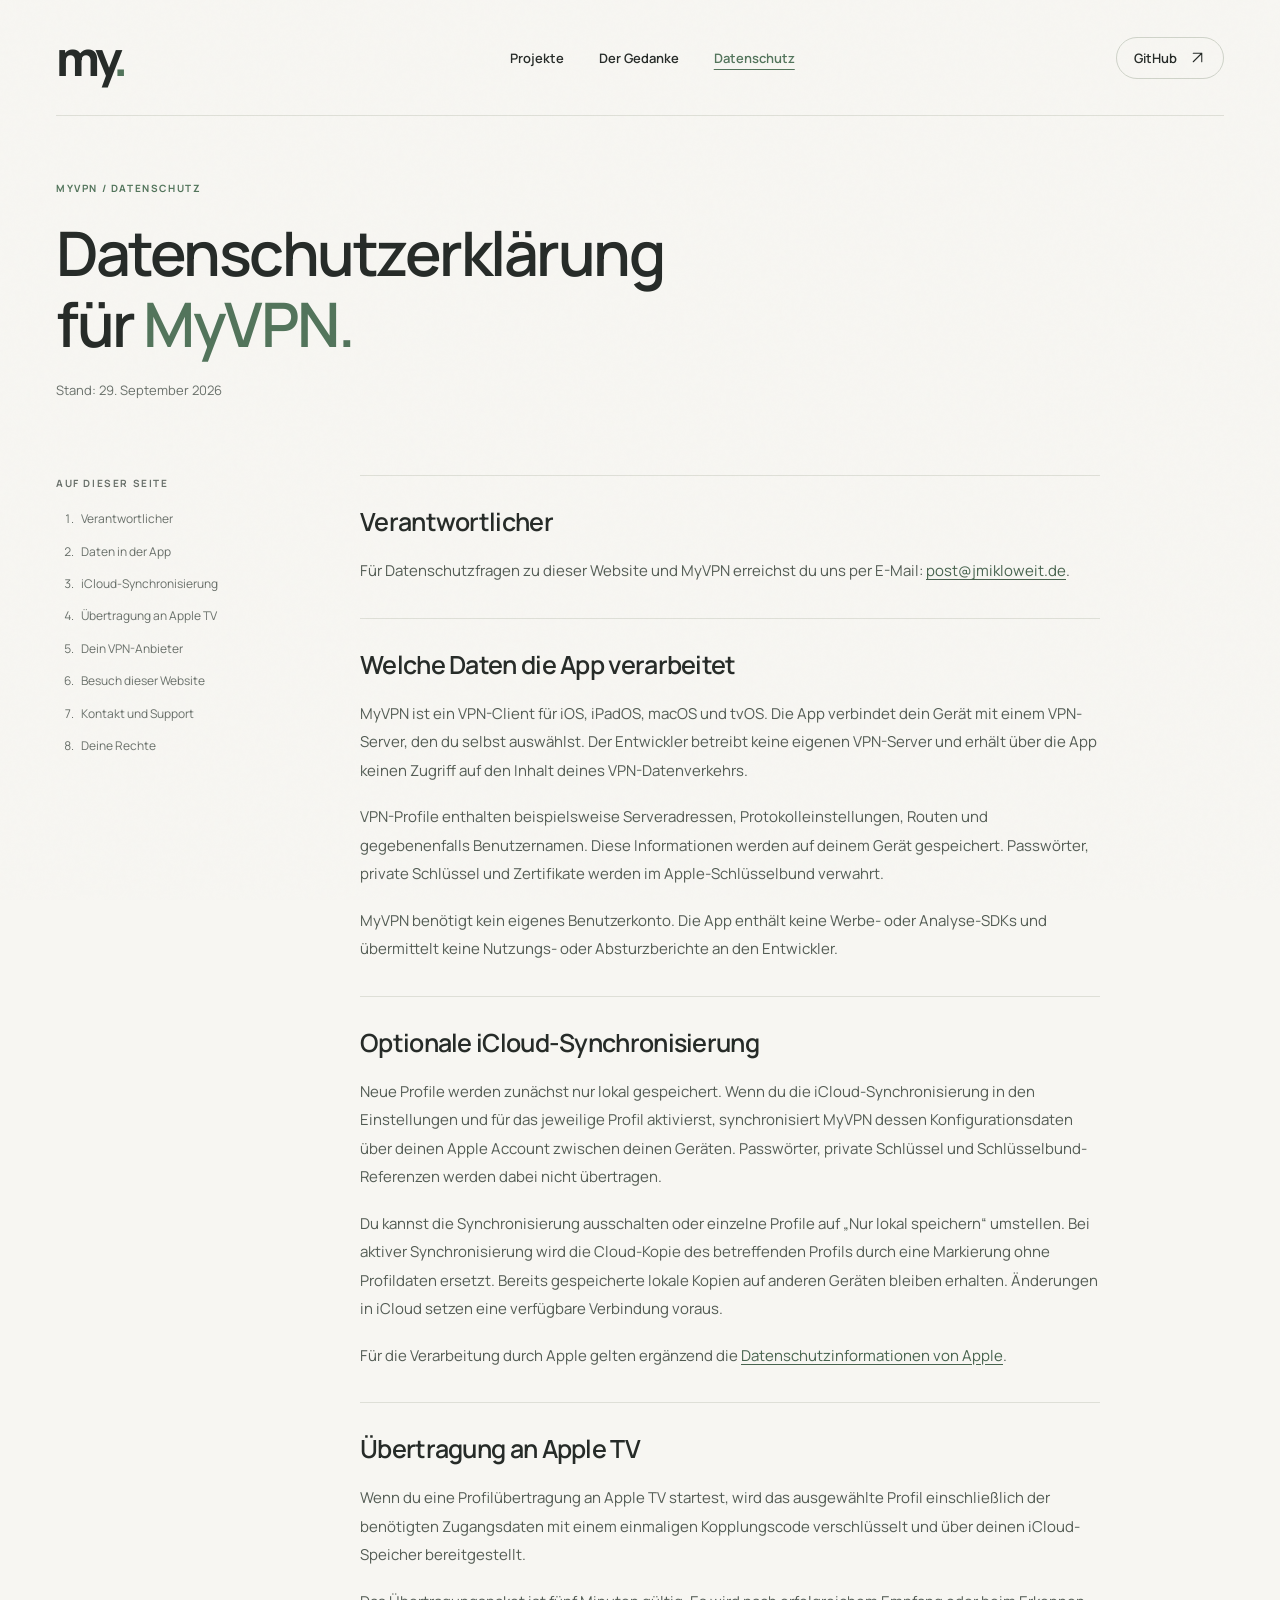
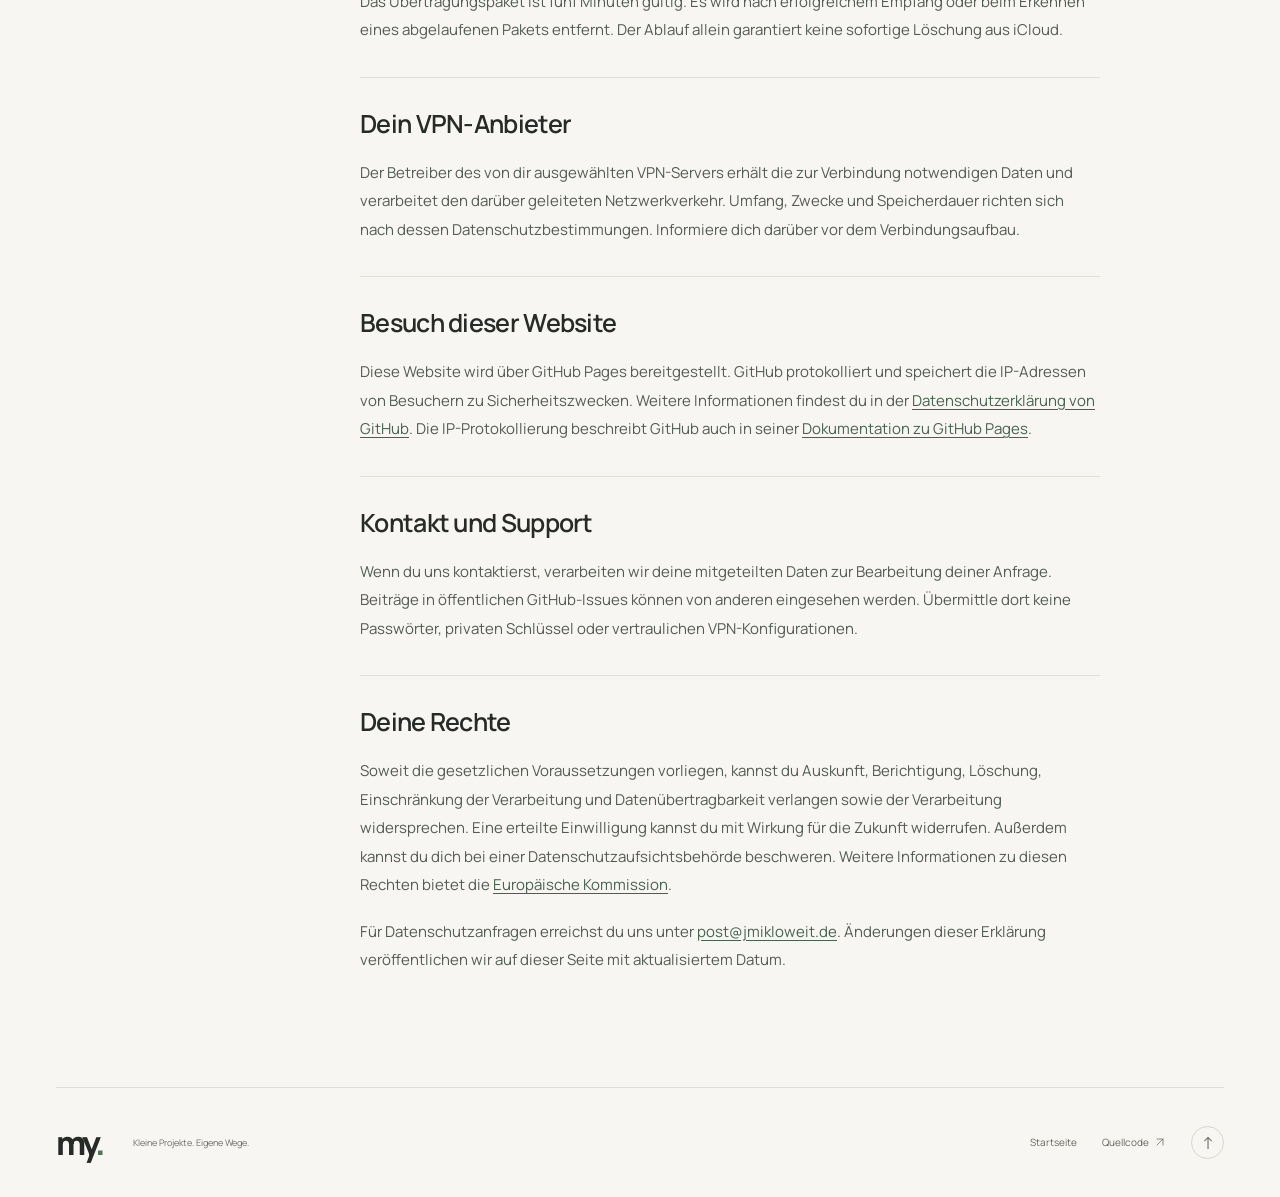
==== MyVPN/privacy.html @ 81cac43f "init" ====
<!doctype html>
<html lang="de">
  <head>
    <meta charset="utf-8">
    <meta name="viewport" content="width=device-width, initial-scale=1">
    <meta name="theme-color" content="#f7f6f2">
    <meta name="description" content="Datenschutzerklärung für MyVPN: lokale Profile, optionale iCloud-Synchronisierung und die Übertragung an Apple TV.">
    <title>Datenschutzerklärung für MyVPN — my.</title>
    <link rel="icon" href="../assets/favicon.svg" type="image/svg+xml">
    <link rel="preload" href="../assets/fonts/manrope-variable.ttf" as="font" type="font/ttf" crossorigin>
    <link rel="stylesheet" href="../assets/style.css">
    <link rel="stylesheet" href="../assets/privacy.css">
  </head>
  <body class="privacy-page">
    <a class="skip-link" href="#inhalt">Zum Inhalt springen</a>
    <header class="site-header wrap">
      <a class="wordmark" href="../index.html" aria-label="my. — Zur Startseite">my<span>.</span></a>
      <nav class="main-nav" aria-label="Hauptnavigation">
        <a href="../index.html#projekte">Projekte</a>
        <a href="../index.html#gedanke">Der Gedanke</a>
        <a href="privacy.html" aria-current="page">Datenschutz</a>
      </nav>
      <a class="github-link" href="https://github.com/lucifermontop" aria-label="GitHub-Profil von lucifermontop">GitHub <svg viewBox="0 0 24 24" aria-hidden="true"><path d="M6 18 18 6M6 6h12v12"/></svg></a>
    </header>

    <main id="inhalt" class="legal-main wrap">
      <header class="legal-heading">
        <p class="eyebrow">MYVPN / DATENSCHUTZ</p>
        <h1>Datenschutzerklärung<br>für <span>MyVPN.</span></h1>
        <p class="legal-date">Stand: <time datetime="2026-09-29">29. September 2026</time></p>
      </header>

      <div class="legal-layout">
        <nav class="legal-toc" aria-label="Inhaltsverzeichnis">
          <p class="eyebrow">AUF DIESER SEITE</p>
          <ol>
            <li><a href="#verantwortlicher">Verantwortlicher</a></li>
            <li><a href="#app-daten">Daten in der App</a></li>
            <li><a href="#icloud">iCloud-Synchronisierung</a></li>
            <li><a href="#apple-tv">Übertragung an Apple TV</a></li>
            <li><a href="#vpn-anbieter">Dein VPN-Anbieter</a></li>
            <li><a href="#website">Besuch dieser Website</a></li>
            <li><a href="#support">Kontakt und Support</a></li>
            <li><a href="#rechte">Deine Rechte</a></li>
          </ol>
        </nav>

        <article class="legal-copy" aria-label="Datenschutzhinweise für MyVPN">
          <section id="verantwortlicher" aria-labelledby="verantwortlicher-title">
            <h2 id="verantwortlicher-title">Verantwortlicher</h2>
            <p>Für Datenschutzfragen zu dieser Website und MyVPN erreichst du uns per E-Mail: <a href="mailto:post@jmikloweit.de">post@jmikloweit.de</a>.</p>
          </section>

          <section id="app-daten" aria-labelledby="app-daten-title">
            <h2 id="app-daten-title">Welche Daten die App verarbeitet</h2>
            <p>MyVPN ist ein VPN-Client für iOS, iPadOS, macOS und tvOS. Die App verbindet dein Gerät mit einem VPN-Server, den du selbst auswählst. Der Entwickler betreibt keine eigenen VPN-Server und erhält über die App keinen Zugriff auf den Inhalt deines VPN-Datenverkehrs.</p>
            <p>VPN-Profile enthalten beispielsweise Serveradressen, Protokolleinstellungen, Routen und gegebenenfalls Benutzernamen. Diese Informationen werden auf deinem Gerät gespeichert. Passwörter, private Schlüssel und Zertifikate werden im Apple-Schlüsselbund verwahrt.</p>
            <p>MyVPN benötigt kein eigenes Benutzerkonto. Die App enthält keine Werbe- oder Analyse-SDKs und übermittelt keine Nutzungs- oder Absturzberichte an den Entwickler.</p>
          </section>

          <section id="icloud" aria-labelledby="icloud-title">
            <h2 id="icloud-title">Optionale iCloud-Synchronisierung</h2>
            <p>Neue Profile werden zunächst nur lokal gespeichert. Wenn du die iCloud-Synchronisierung in den Einstellungen und für das jeweilige Profil aktivierst, synchronisiert MyVPN dessen Konfigurationsdaten über deinen Apple Account zwischen deinen Geräten. Passwörter, private Schlüssel und Schlüsselbund-Referenzen werden dabei nicht übertragen.</p>
            <p>Du kannst die Synchronisierung ausschalten oder einzelne Profile auf „Nur lokal speichern“ umstellen. Bei aktiver Synchronisierung wird die Cloud-Kopie des betreffenden Profils durch eine Markierung ohne Profildaten ersetzt. Bereits gespeicherte lokale Kopien auf anderen Geräten bleiben erhalten. Änderungen in iCloud setzen eine verfügbare Verbindung voraus.</p>
            <p>Für die Verarbeitung durch Apple gelten ergänzend die <a href="https://www.apple.com/legal/privacy/de-ww/">Datenschutzinformationen von Apple</a>.</p>
          </section>

          <section id="apple-tv" aria-labelledby="apple-tv-title">
            <h2 id="apple-tv-title">Übertragung an Apple TV</h2>
            <p>Wenn du eine Profilübertragung an Apple TV startest, wird das ausgewählte Profil einschließlich der benötigten Zugangsdaten mit einem einmaligen Kopplungscode verschlüsselt und über deinen iCloud-Speicher bereitgestellt.</p>
            <p>Das Übertragungspaket ist fünf Minuten gültig. Es wird nach erfolgreichem Empfang oder beim Erkennen eines abgelaufenen Pakets entfernt. Der Ablauf allein garantiert keine sofortige Löschung aus iCloud.</p>
          </section>

          <section id="vpn-anbieter" aria-labelledby="vpn-anbieter-title">
            <h2 id="vpn-anbieter-title">Dein VPN-Anbieter</h2>
            <p>Der Betreiber des von dir ausgewählten VPN-Servers erhält die zur Verbindung notwendigen Daten und verarbeitet den darüber geleiteten Netzwerkverkehr. Umfang, Zwecke und Speicherdauer richten sich nach dessen Datenschutzbestimmungen. Informiere dich darüber vor dem Verbindungsaufbau.</p>
          </section>

          <section id="website" aria-labelledby="website-title">
            <h2 id="website-title">Besuch dieser Website</h2>
            <p>Diese Website wird über GitHub Pages bereitgestellt. GitHub protokolliert und speichert die IP-Adressen von Besuchern zu Sicherheitszwecken. Weitere Informationen findest du in der <a href="https://docs.github.com/en/site-policy/privacy-policies/github-general-privacy-statement">Datenschutzerklärung von GitHub</a>. Die IP-Protokollierung beschreibt GitHub auch in seiner <a href="https://docs.github.com/en/pages/getting-started-with-github-pages/what-is-github-pages">Dokumentation zu GitHub Pages</a>.</p>
          </section>

          <section id="support" aria-labelledby="support-title">
            <h2 id="support-title">Kontakt und Support</h2>
            <p>Wenn du uns kontaktierst, verarbeiten wir deine mitgeteilten Daten zur Bearbeitung deiner Anfrage. Beiträge in öffentlichen GitHub-Issues können von anderen eingesehen werden. Übermittle dort keine Passwörter, privaten Schlüssel oder vertraulichen VPN-Konfigurationen.</p>
          </section>

          <section id="rechte" aria-labelledby="rechte-title">
            <h2 id="rechte-title">Deine Rechte</h2>
            <p>Soweit die gesetzlichen Voraussetzungen vorliegen, kannst du Auskunft, Berichtigung, Löschung, Einschränkung der Verarbeitung und Datenübertragbarkeit verlangen sowie der Verarbeitung widersprechen. Eine erteilte Einwilligung kannst du mit Wirkung für die Zukunft widerrufen. Außerdem kannst du dich bei einer Datenschutzaufsichtsbehörde beschweren. Weitere Informationen zu diesen Rechten bietet die <a href="https://commission.europa.eu/law/law-topic/data-protection/information-individuals_en">Europäische Kommission</a>.</p>
            <p>Für Datenschutzanfragen erreichst du uns unter <a href="mailto:post@jmikloweit.de">post@jmikloweit.de</a>. Änderungen dieser Erklärung veröffentlichen wir auf dieser Seite mit aktualisiertem Datum.</p>
          </section>
        </article>
      </div>
    </main>

    <footer class="site-footer wrap">
      <div class="footer-brand"><a class="wordmark" href="../index.html" aria-label="my. — Zur Startseite">my<span>.</span></a><span>Kleine Projekte. Eigene Wege.</span></div>
      <div class="footer-links"><a href="../index.html">Startseite</a><a href="https://github.com/lucifermontop/lucifermontop.github.io">Quellcode <svg viewBox="0 0 24 24" aria-hidden="true"><path d="M6 18 18 6M6 6h12v12"/></svg></a><a class="back-to-top" href="#inhalt" aria-label="Zurück nach oben">↑</a></div>
    </footer>
  </body>
</html>
---- assets/style.css ----
@font-face {
  font-family: "Manrope";
  src: url("fonts/manrope-variable.ttf") format("truetype");
  font-style: normal;
  font-weight: 200 800;
  font-display: swap;
}

:root {
  --paper: #f7f6f2;
  --ink: #262b28;
  --muted: #69706a;
  --line: #dedfd7;
  --green: #52745b;
  --sage: #dce6d7;
  --lilac: #e9e4f1;
  --font: "Manrope", Arial, sans-serif;
}

*, *::before, *::after { box-sizing: border-box; }
html { scroll-behavior: smooth; scroll-padding-top: 32px; }
body { margin: 0; background: var(--paper); color: var(--ink); font-family: var(--font); -webkit-font-smoothing: antialiased; }
body::before { content: ""; position: fixed; inset: 0; opacity: .035; pointer-events: none; z-index: 10; background-image: url("data:image/svg+xml,%3Csvg viewBox='0 0 180 180' xmlns='http://www.w3.org/2000/svg'%3E%3Cfilter id='n'%3E%3CfeTurbulence type='fractalNoise' baseFrequency='.85' numOctaves='3' stitchTiles='stitch'/%3E%3C/filter%3E%3Cpath fill='%23000' filter='url(%23n)' opacity='.5' d='M0 0h180v180H0z'/%3E%3C/svg%3E"); }
::selection { background: #cfddc9; color: var(--ink); }
a { color: inherit; text-decoration: none; }
button, a { -webkit-tap-highlight-color: transparent; }
svg { display: block; }
a:focus-visible { outline: 2px solid var(--green); outline-offset: 6px; border-radius: 3px; }
.wrap { width: min(1200px, calc(100% - 112px)); margin-inline: auto; }
.skip-link { position: absolute; left: 24px; top: -100px; padding: 14px 20px; background: var(--ink); color: white; z-index: 20; }
.skip-link:focus { top: 12px; }
.site-header { display: flex; align-items: center; justify-content: space-between; min-height: 116px; border-bottom: 1px solid var(--line); gap: 24px; }
.wordmark { font-weight: 800; font-size: 48px; letter-spacing: -4.5px; line-height: 1; padding-right: 5px; }
.wordmark span { color: var(--green); }
.main-nav { display: flex; gap: 35px; margin-left: 60px; font-size: 13px; font-weight: 600; }
.main-nav a, .footer-links a { transition: color .2s; }
.main-nav a:hover, .footer-links a:hover { color: var(--green); }
.main-nav a[aria-current="location"] { color: var(--green); text-decoration: underline; text-underline-offset: 6px; text-decoration-color: #aabc9d; }
.github-link { display: flex; align-items: center; gap: 12px; font-size: 13px; font-weight: 600; border: 1px solid #cfd3c9; padding: 11px 17px; border-radius: 100px; transition: background .2s; }
.github-link:hover { background: var(--sage); }
.github-link svg, .button svg, .footer-links svg { width: 17px; height: 17px; fill: none; stroke: currentColor; stroke-width: 1.5; stroke-linecap: round; stroke-linejoin: round; }
.hero { display: grid; grid-template-columns: 1.05fr 1fr; gap: 16px; align-items: center; padding-block: 90px 93px; }
.eyebrow { font-size: 10px; line-height: 1.6; letter-spacing: 1.6px; font-weight: 700; margin: 0 0 22px; }
.hero-copy .eyebrow { display: flex; align-items: center; gap: 10px; }
.little-star { font-size: 19px; color: var(--green); line-height: 1; }
h1 { font-size: clamp(64px, 6.5vw, 88px); letter-spacing: -5.5px; font-weight: 600; line-height: 1.1; margin: 0; }
.meins { position: relative; color: var(--green); display: inline-block; }
.meins svg { position: absolute; left: 0; bottom: -10px; width: 100%; height: 15px; fill: none; stroke: #aabc9d; stroke-width: 2.5; stroke-linecap: round; }
.hero-period { color: var(--green); }
.hero-description { font-size: 15px; line-height: 1.95; color: var(--muted); margin: 33px 0 27px; }
.button { display: inline-flex; align-items: center; gap: 22px; padding: 17px 23px; font-size: 12px; font-weight: 600; border-radius: 100px; transition: background .2s, transform .2s; }
.button-dark { color: var(--paper); background: var(--ink); }
.button-dark:hover { background: #47634e; transform: translateY(-2px); }
.hero-note { margin-top: 24px; font-size: 10px; color: var(--muted); display: flex; align-items: center; gap: 8px; letter-spacing: .15px; }
.hero-note > span { height: 5px; width: 5px; background: #87a37d; border-radius: 50%; }
.hero-art { height: 455px; position: relative; isolation: isolate; overflow: clip; overflow-clip-margin: 14px; }
.orbit { position: absolute; border: 1px solid #e0e3d8; border-radius: 50%; width: 440px; height: 355px; left: 40px; top: 40px; transform: rotate(-28deg); z-index: -1; }
.orbit-two { width: 390px; height: 400px; left: 67px; top: 15px; transform: rotate(39deg); border-style: dashed; border-color: #dce0d4; }
.studio-card { position: absolute; width: 355px; height: 306px; top: 75px; left: 79px; border-radius: 18px; background: #dce6d7; border: 1px solid #c4d1be; transform: rotate(-7deg); box-shadow: 6px 16px 0 -4px #ebeee4, 0 20px 40px -28px #3f58475c; padding: 24px 25px 20px; transition: transform .55s cubic-bezier(.2,.8,.2,1); }
.hero-art:hover .studio-card { transform: rotate(-4deg) translateY(-3px); }
.studio-top { display: flex; justify-content: space-between; align-items: center; font-size: 8px; letter-spacing: 1.5px; font-weight: 700; color: #55705a; }
.three-dots { display: flex; gap: 4px; }
.three-dots i { display: block; width: 4px; height: 4px; background: #78906e; border-radius: 50%; }
.studio-mark { font-size: 166px; font-weight: 800; letter-spacing: -17px; line-height: 1.2; margin: -2px 0 14px 10px; color: #344d3b; }
.studio-mark span { color: #6c8b5f; }
.studio-bottom { display: flex; justify-content: space-between; align-items: center; padding-top: 14px; border-top: 1px solid #bfd0b9; font-size: 9px; font-weight: 500; color: #51684e; }
.studio-bottom svg { width: 16px; height: 16px; stroke: currentColor; stroke-width: 1.5; fill: none; }
.floating-project { position: absolute; display: flex; align-items: center; gap: 13px; padding: 17px 19px; border-radius: 13px; box-shadow: 0 10px 25px -13px #333b3440; }
.floating-vpn { top: 282px; left: 19px; width: 198px; background: #f1eee7; border: 1px solid #dedbd2; transform: rotate(-12deg); }
.floating-jellyfin { top: 65px; right: 5px; width: 202px; background: #ece6f4; border: 1px solid #d8cfe4; transform: rotate(10deg); }
.floating-label { display: block; font-size: 6.5px; font-weight: 700; letter-spacing: 1px; color: #696969; margin-bottom: 4px; }
.floating-project strong { display: block; font-weight: 700; font-size: 16px; letter-spacing: -.5px; }
.mini-icon { flex-shrink: 0; width: 37px; height: 37px; display: grid; place-items: center; }
.mini-icon svg { width: 33px; height: 33px; stroke-width: 1.7; fill: none; stroke: #52654f; stroke-linejoin: round; stroke-linecap: round; }
.jelly-mini svg { stroke: #796192; }
.jelly-mini svg path:last-child { fill: #9c86b3; stroke: none; }
.floating-dot { height: 5px; width: 5px; border-radius: 50%; background: #89a27e; margin-left: auto; }
.art-spark { position: absolute; line-height: 1; }
.spark-one { color: #b17748; top: 28px; left: 89px; font-size: 42px; transform: rotate(10deg); }
.spark-two { color: #78916e; font-size: 32px; top: 299px; right: 6px; font-weight: 300; }
.art-caption { position: absolute; display: flex; gap: 7px; align-items: flex-end; bottom: 6px; right: 28px; color: #737b6c; font-family: Georgia, serif; font-style: italic; font-size: 15px; transform: rotate(-5deg); }
.art-caption svg { width: 59px; height: 36px; fill: none; stroke: #89937b; stroke-width: 1.2; stroke-linecap: round; }
.projects-section { padding-block: 31px 68px; border-top: 1px solid var(--line); }
.section-heading { display: flex; align-items: flex-end; justify-content: space-between; gap: 24px; margin-bottom: 32px; }
.section-heading .eyebrow { margin-bottom: 12px; color: var(--muted); }
h2 { font-size: 32px; line-height: 1.3; font-weight: 600; letter-spacing: -1.25px; margin: 0; }
.section-heading > p { color: var(--muted); font-size: 11px; line-height: 1.9; margin: 0 0 2px; }
.project-grid { display: grid; grid-template-columns: 1fr 1fr; gap: 24px; }
.project-card { padding: 25px 30px 0; border-radius: 14px; border: 1px solid; overflow: hidden; }
.project-vpn { background: #e7eddf; border-color: #d9e1d0; }
.project-jellyfin { background: #ece7f2; border-color: #e0d8e7; }
.project-topline { display: flex; justify-content: space-between; align-items: center; }
.project-category { font-size: 8px; letter-spacing: 1.4px; font-weight: 700; color: #627058; }
.project-jellyfin .project-category { color: #786984; }
.project-number { font-size: 10px; opacity: .5; }
.project-illustration { height: 222px; position: relative; display: grid; place-items: center; }
.vpn-routes { position: absolute; width: calc(100% + 60px); height: 190px; left: -30px; top: 0; stroke: #c4d2b7; stroke-width: 1.2; }
.vpn-routes circle { fill: #e7eddf; stroke: #95aa85; }
.vpn-emblem { width: 101px; height: 112px; margin-top: -19px; border-radius: 26px; border: 1px solid #b6c8a9; background: #d6e2c8; display: grid; place-items: center; transform: rotate(-7deg); box-shadow: 5px 7px 0 #c6d4ba; transition: transform .35s; }
.vpn-emblem svg { width: 60px; height: 60px; fill: none; stroke: #4b6741; stroke-width: 1.8; stroke-linecap: round; stroke-linejoin: round; }
.project-vpn:hover .vpn-emblem { transform: rotate(0deg) translateY(-3px); }
.illustration-caption { position: absolute; bottom: 10px; font-family: Georgia, serif; font-style: italic; font-size: 12px; color: #798570; }
.jelly-illustration .illustration-caption { color: #8a7a94; }
.media-frame { width: 160px; height: 111px; border: 1px solid; border-radius: 9px; position: absolute; top: 40px; left: calc(50% - 80px); }
.frame-back { background: #dfd3e9; border-color: #c2b1d1; transform: translate(-25px, -5px) rotate(-12deg); }
.frame-middle { background: #e5daee; border-color: #cbbbd8; transform: translate(21px, -3px) rotate(11deg); }
.frame-front { background: #f3edf8; border-color: #c8b7d8; transform: rotate(-3deg); box-shadow: 0 5px 10px #78608e10; transition: transform .35s; }
.project-jellyfin:hover .frame-front { transform: rotate(0deg) translateY(-3px); }
.frame-dots { display: flex; gap: 3px; padding: 9px; border-bottom: 1px solid #ded3e7; }
.frame-dots i { width: 3px; height: 3px; border-radius: 50%; background: #b9a4cb; }
.frame-front svg { width: 55px; height: 55px; margin: 7px auto 0; fill: #ac91c1; }
.media-progress { display: block; position: absolute; height: 2px; left: 13px; right: 13px; bottom: 12px; background: #e4d9ed; border-radius: 2px; }
.media-progress::after { content: ""; display: block; width: 32%; height: 2px; background: #aa90bf; }
.project-copy h3 { font-size: 30px; font-weight: 700; letter-spacing: -1.2px; margin: 0 0 7px; }
.project-vpn h3 span { color: #79946a; }
.project-jellyfin h3 span { color: #a28bb2; }
.project-copy p { font-size: 12px; color: #63705d; margin: 0 0 26px; }
.project-jellyfin .project-copy p { color: #7f7089; }
.project-footer { border-top: 1px solid #cfd9c3; display: flex; align-items: center; justify-content: space-between; min-height: 55px; font-size: 10px; color: #647059; }
.project-jellyfin .project-footer { border-color: #dacee2; color: #7d6c89; }
.project-footer-icon { font-size: 20px; opacity: .5; }
.next-idea { display: flex; align-items: center; gap: 16px; margin-top: 23px; padding: 23px 0 0; }
.next-idea-symbol { font-size: 22px; width: 35px; height: 35px; display: grid; place-items: center; color: #8e9686; border: 1px dashed #c2c9b9; border-radius: 50%; font-weight: 300; }
.next-idea p { font-size: 11px; margin: 0; font-weight: 600; }
.next-idea p span { margin-left: 10px; color: var(--muted); font-weight: 400; }
.next-idea-scribble { margin-left: auto; font-family: Georgia, serif; font-style: italic; font-size: 15px; transform: rotate(-4deg); color: #828a79; }
.thought-section { background: #eeeee6; border-block: 1px solid #e3e3d8; }
.thought-inner { display: grid; grid-template-columns: 1fr 2fr; gap: 70px; padding-block: 65px 61px; }
.thought-label .eyebrow { color: #6d7465; }
.thought-doodle { width: 115px; margin: 32px 0 0 9px; }
.thought-doodle svg { fill: none; stroke: #8a997c; stroke-width: 1.6; stroke-linecap: round; stroke-linejoin: round; }
.thought-copy h2 { font-size: 35px; letter-spacing: -1.6px; line-height: 1.4; }
.thought-copy > p { font-size: 13px; color: #6e7566; line-height: 1.95; max-width: 590px; margin: 23px 0 0; }
.thought-copy .thought-signoff { margin-top: 24px; font-size: 11px; display: flex; gap: 10px; align-items: center; }
.thought-signoff span { font-size: 25px; line-height: 1; letter-spacing: -2px; font-weight: 800; color: #52745b; }
.privacy-section { display: flex; align-items: flex-start; gap: 26px; padding-block: 68px 72px; }
.privacy-icon { flex-shrink: 0; width: 62px; height: 69px; display: grid; place-items: center; border: 1px solid #dadfd2; border-radius: 14px; background: #eef0e8; margin-top: 3px; transform: rotate(-4deg); }
.privacy-icon svg { width: 26px; height: 29px; stroke: #6b7c61; stroke-width: 1.7; fill: none; stroke-linecap: round; stroke-linejoin: round; }
.privacy-copy { max-width: 525px; }
.privacy-copy .eyebrow { color: var(--muted); margin-bottom: 12px; }
.privacy-copy h2 { font-size: 27px; letter-spacing: -.9px; }
.privacy-copy > p:not(.eyebrow) { color: var(--muted); font-size: 12px; line-height: 1.9; margin: 17px 0 18px; }
.privacy-status { display: inline-flex; align-items: center; gap: 7px; color: #777c70; font-size: 9px; border: 1px solid #dde0d4; border-radius: 100px; padding: 6px 10px; }
.privacy-status > span { width: 4px; height: 4px; background: #a9b29d; border-radius: 50%; }
.privacy-side-note { margin-left: auto; margin-top: 54px; padding-right: 24px; color: #969c8d; font-family: Georgia, serif; font-style: italic; font-size: 20px; line-height: 1.5; transform: rotate(-6deg); }
.site-footer { display: flex; align-items: center; justify-content: space-between; min-height: 110px; border-top: 1px solid var(--line); gap: 28px; }
.footer-brand { display: flex; align-items: center; gap: 25px; }
.footer-brand .wordmark { font-size: 33px; letter-spacing: -3px; }
.footer-brand > span { color: var(--muted); font-size: 9px; }
.footer-links { display: flex; align-items: center; gap: 25px; font-size: 10px; color: #62695e; }
.footer-links a { display: flex; align-items: center; gap: 5px; }
.footer-links svg { width: 12px; height: 12px; }
.footer-links .back-to-top { width: 33px; height: 33px; justify-content: center; border: 1px solid #d4d9cb; border-radius: 50%; font-size: 17px; }

@media (min-width: 1500px) {
  .hero { padding-block: 105px 108px; }
}

@media (max-width: 1100px) {
  .wrap { width: calc(100% - 72px); }
  .main-nav { margin-left: 0; gap: 25px; }
  .hero { grid-template-columns: 1.1fr 1fr; padding-block: 75px 80px; }
  h1 { font-size: 67px; letter-spacing: -4px; }
  .hero-art { transform: scale(.85); transform-origin: center right; width: 485px; margin-left: -65px; }
  .thought-inner { gap: 45px; }
}

@media (max-width: 800px) {
  .wrap { width: calc(100% - 48px); }
  .site-header { min-height: 91px; }
  .wordmark { font-size: 41px; }
  .main-nav { gap: 19px; font-size: 11px; }
  .github-link { font-size: 11px; padding: 9px 12px; gap: 8px; }
  .github-link svg { width: 14px; height: 14px; }
  .hero { grid-template-columns: 1fr 1fr; padding-block: 60px 66px; gap: 0; }
  h1 { font-size: 57px; letter-spacing: -3.5px; }
  .hero-copy .eyebrow { font-size: 8px; letter-spacing: 1px; }
  .hero-description { font-size: 12px; margin-top: 29px; }
  .hero-art { transform: scale(.68); transform-origin: center right; margin-left: -154px; }
  .hero-note { font-size: 8px; }
  .button { font-size: 10px; padding: 15px 18px; gap: 16px; }
  h2 { font-size: 26px; }
  .section-heading > p { font-size: 10px; }
  .project-card { padding: 21px 23px 0; }
  .project-grid { gap: 17px; }
  .project-illustration { height: 195px; }
  .project-copy h3 { font-size: 26px; }
  .project-copy p { font-size: 11px; }
  .thought-inner { gap: 35px; grid-template-columns: 1fr 2.3fr; }
  .thought-copy h2 { font-size: 29px; }
  .privacy-side-note { display: none; }
}

@media (max-width: 600px) {
  .wrap { width: calc(100% - 40px); }
  .site-header { min-height: 83px; flex-wrap: wrap; gap: 0; padding-block: 20px 17px; }
  .site-header .wordmark { font-size: 39px; }
  .github-link { margin-left: auto; }
  .main-nav { order: 3; width: 100%; padding-top: 21px; gap: 26px; font-size: 11px; }
  .hero { display: flex; flex-direction: column; align-items: stretch; padding-block: 48px 29px; }
  .hero-copy .eyebrow { font-size: 8px; letter-spacing: 1.3px; margin-bottom: 22px; }
  h1 { font-size: clamp(52px, 12.8vw, 76px); letter-spacing: -3.5px; line-height: 1.13; }
  .hero-description { font-size: 13px; line-height: 1.9; margin: 30px 0 24px; }
  .button { padding: 16px 21px; font-size: 11px; }
  .hero-note { margin-top: 21px; font-size: 9px; }
  .hero-art { width: 340px; height: 340px; transform: none; margin: 21px auto 0; }
  .studio-card { width: 255px; height: 235px; top: 52px; left: 42px; padding: 20px; border-radius: 14px; }
  .studio-top { font-size: 6px; letter-spacing: 1px; }
  .studio-mark { font-size: 123px; letter-spacing: -13px; margin: 0 0 11px 4px; }
  .studio-bottom { font-size: 7px; padding-top: 10px; }
  .studio-bottom svg { width: 12px; height: 12px; }
  .floating-project { padding: 12px 14px; gap: 9px; border-radius: 10px; }
  .floating-vpn { width: 157px; top: 211px; left: 1px; }
  .floating-jellyfin { width: 163px; top: 43px; right: -2px; }
  .mini-icon, .mini-icon svg { width: 27px; height: 27px; }
  .floating-project strong { font-size: 13px; }
  .floating-label { font-size: 5px; }
  .orbit-one { width: 315px; height: 275px; top: 22px; left: 14px; }
  .orbit-two { width: 285px; height: 299px; top: 5px; left: 36px; }
  .spark-one { top: 9px; left: 53px; font-size: 31px; }
  .spark-two { top: 232px; right: -4px; font-size: 26px; }
  .art-caption { font-size: 12px; bottom: 0; right: 8px; }
  .art-caption svg { width: 44px; }
  .projects-section { padding-block: 29px 40px; }
  .section-heading { display: block; margin-bottom: 25px; }
  .section-heading > p { margin-top: 13px; font-size: 11px; }
  .section-heading > p br { display: none; }
  .eyebrow { font-size: 9px; letter-spacing: 1.3px; }
  h2 { font-size: 27px; }
  .project-grid { grid-template-columns: 1fr; gap: 20px; }
  .project-card { padding-inline: 25px; }
  .project-illustration { height: 210px; }
  .project-copy h3 { font-size: 29px; }
  .project-copy p { font-size: 12px; }
  .project-footer { min-height: 53px; }
  .next-idea { align-items: flex-start; gap: 12px; padding-top: 7px; }
  .next-idea p { padding-top: 3px; line-height: 1.8; }
  .next-idea p span { display: block; margin-left: 0; }
  .next-idea-scribble { display: none; }
  .thought-inner { grid-template-columns: 1fr; gap: 0; padding-block: 39px 44px; }
  .thought-label { display: flex; align-items: center; justify-content: space-between; }
  .thought-label .eyebrow { margin-bottom: 0; }
  .thought-doodle { width: 53px; margin: -12px 4px 10px 0; }
  .thought-copy h2 { font-size: 29px; line-height: 1.4; letter-spacing: -1.3px; }
  .thought-copy > p { font-size: 12px; margin-top: 20px; }
  .privacy-section { padding-block: 42px 45px; gap: 16px; }
  .privacy-icon { width: 42px; height: 49px; border-radius: 11px; }
  .privacy-icon svg { width: 20px; height: 24px; }
  .privacy-copy .eyebrow { font-size: 8px; margin-bottom: 10px; }
  .privacy-copy h2 { font-size: 24px; }
  .privacy-copy > p:not(.eyebrow) { font-size: 11px; }
  .site-footer { align-items: flex-start; min-height: 150px; padding-block: 25px; gap: 20px; flex-direction: column; }
  .footer-brand { gap: 21px; }
  .footer-links { width: 100%; gap: 23px; }
  .footer-links .back-to-top { margin-left: auto; }
}

@media (max-width: 374px) {
  .wrap { width: calc(100% - 32px); }
  .main-nav { gap: 21px; }
  .hero-art { width: 290px; height: 315px; }
  .studio-card { left: 25px; width: 239px; height: 225px; }
  .studio-mark { font-size: 116px; }
  .floating-jellyfin { right: -1px; width: 145px; }
  .floating-vpn { left: -1px; width: 144px; top: 204px; }
  .orbit-one { width: 270px; left: 9px; }
  .orbit-two { width: 257px; left: 20px; }
  .art-caption { font-size: 11px; right: 0; }
}

@media (prefers-reduced-motion: reduce) {
  html { scroll-behavior: auto; }
  *, *::before, *::after { transition: none !important; animation: none !important; }
}
---- assets/privacy.css ----
.legal-main { padding-block: 64px 80px; }
.legal-heading { padding-bottom: 48px; }
.legal-heading .eyebrow { color: var(--green); }
.legal-heading h1 { font-size: clamp(36px, 4.8vw, 64px); letter-spacing: -2.5px; line-height: 1.15; overflow-wrap: anywhere; }
.legal-heading h1 span { color: var(--green); }
.legal-date { color: var(--muted); font-size: 13px; margin: 22px 0 28px; }
.legal-layout { display: grid; grid-template-columns: minmax(180px, 240px) minmax(0, 740px); gap: 64px; align-items: start; }
.legal-toc { position: sticky; top: 32px; }
.legal-toc .eyebrow { color: var(--muted); margin-bottom: 18px; }
.legal-toc ol { margin: 0; padding-left: 20px; font-size: 12px; line-height: 1.7; color: var(--muted); }
.legal-toc li { padding: 0 0 12px 5px; }
.legal-toc a:hover, .legal-toc a:focus-visible { color: var(--green); text-decoration: underline; text-underline-offset: 4px; }
.legal-copy section { border-top: 1px solid var(--line); padding-block: 28px 32px; }
.legal-copy h2 { font-size: 25px; line-height: 1.4; letter-spacing: -.7px; overflow-wrap: anywhere; }
.legal-copy p { font-size: 15px; line-height: 1.9; color: #535c54; margin: 18px 0 0; overflow-wrap: anywhere; }
.legal-copy a { color: #47634e; text-decoration: underline; text-underline-offset: 3px; }
.legal-copy a:hover { color: var(--ink); }
.privacy-page .main-nav a[aria-current="page"] { color: var(--green); text-decoration: underline; text-underline-offset: 6px; }

@media (max-width: 800px) {
  .legal-layout { grid-template-columns: 1fr; gap: 30px; }
  .legal-toc { position: static; }
  .legal-toc ol { columns: 2; column-gap: 32px; }
  .legal-toc li { break-inside: avoid; }
}

@media (max-width: 600px) {
  .legal-main { padding-block: 40px 48px; }
  .legal-heading { padding-bottom: 30px; }
  .legal-heading h1 { font-size: clamp(30px, 7.3vw, 43px); letter-spacing: -1.3px; }
  .legal-toc ol { columns: 1; }
  .legal-copy h2 { font-size: 23px; }
  .legal-copy p { font-size: 14px; line-height: 1.85; }
  .legal-copy section { padding-block: 24px 28px; }
}

@media print {
  body::before, .site-header, .site-footer, .legal-toc, .skip-link { display: none; }
  .legal-main { width: 100%; padding: 0; }
  .legal-layout { display: block; }
  .legal-copy h2 { break-after: avoid; }
  .legal-copy p { orphans: 3; widows: 3; }
}
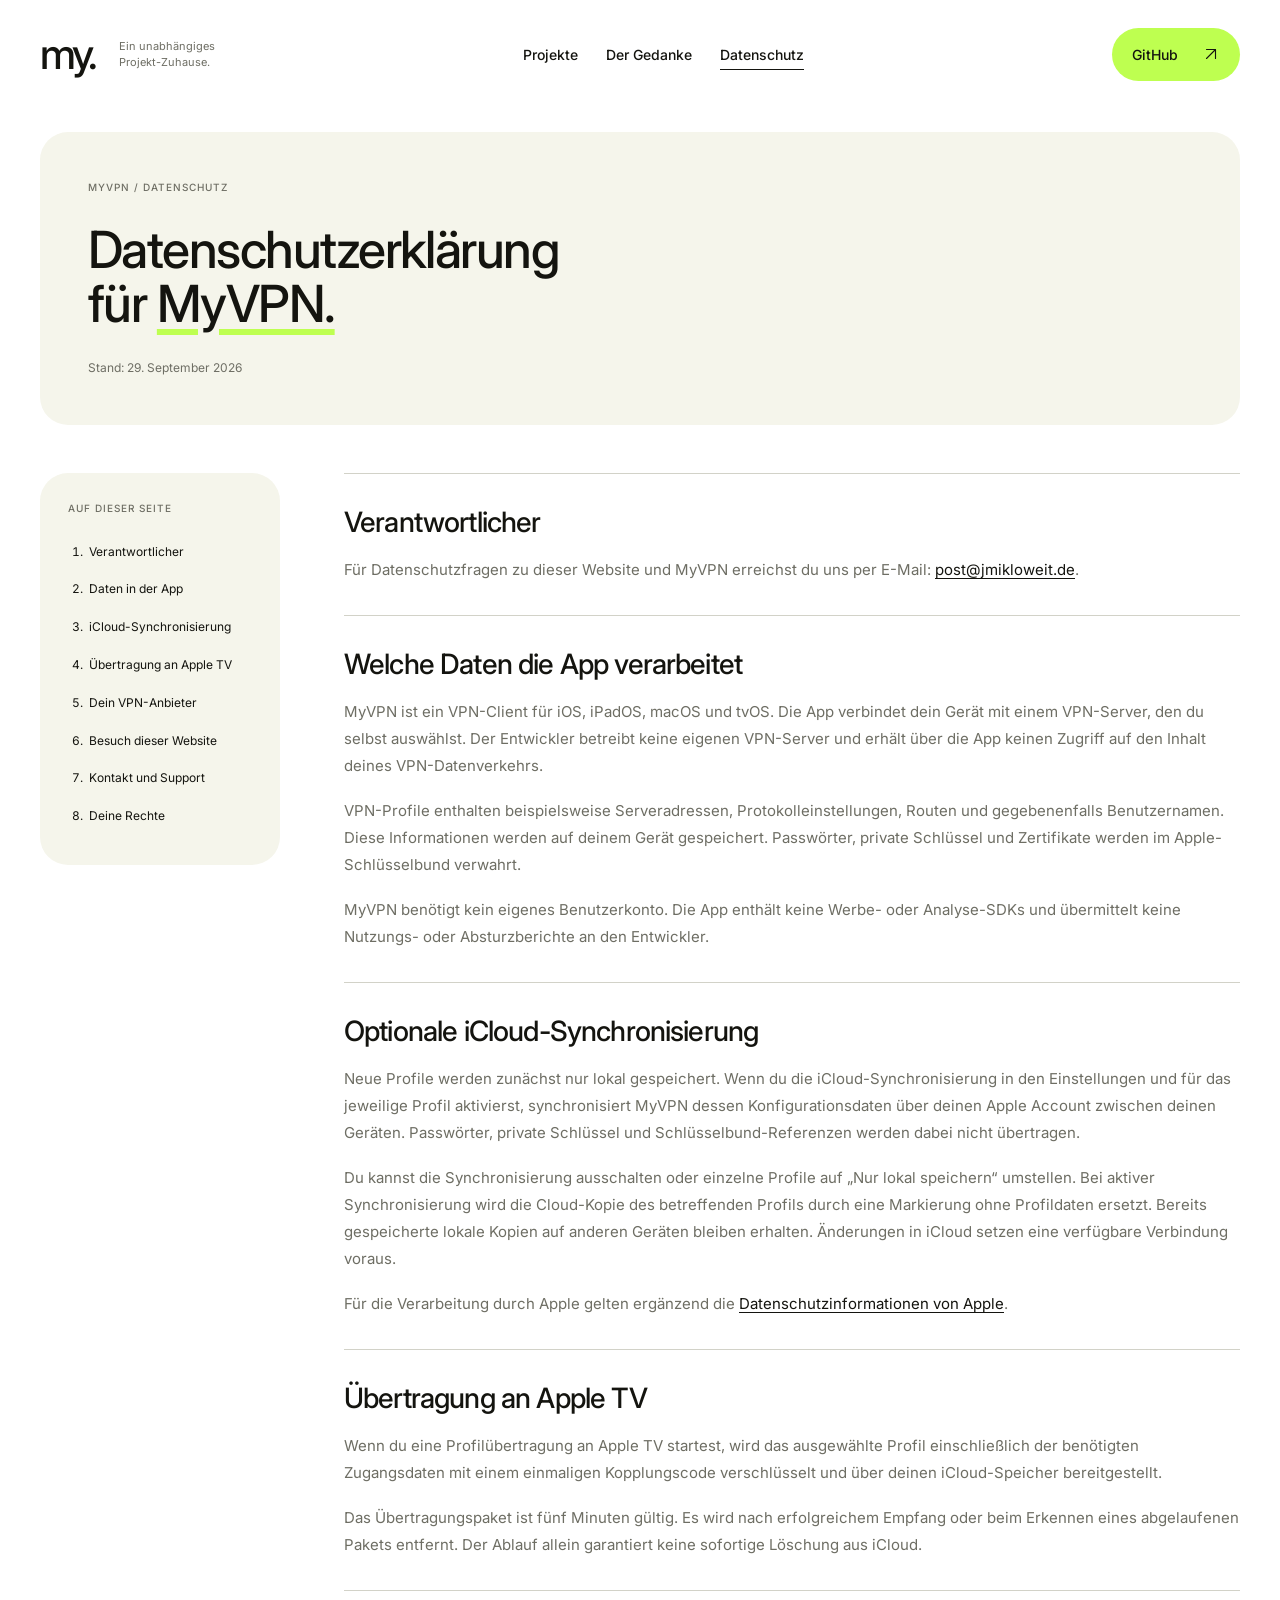
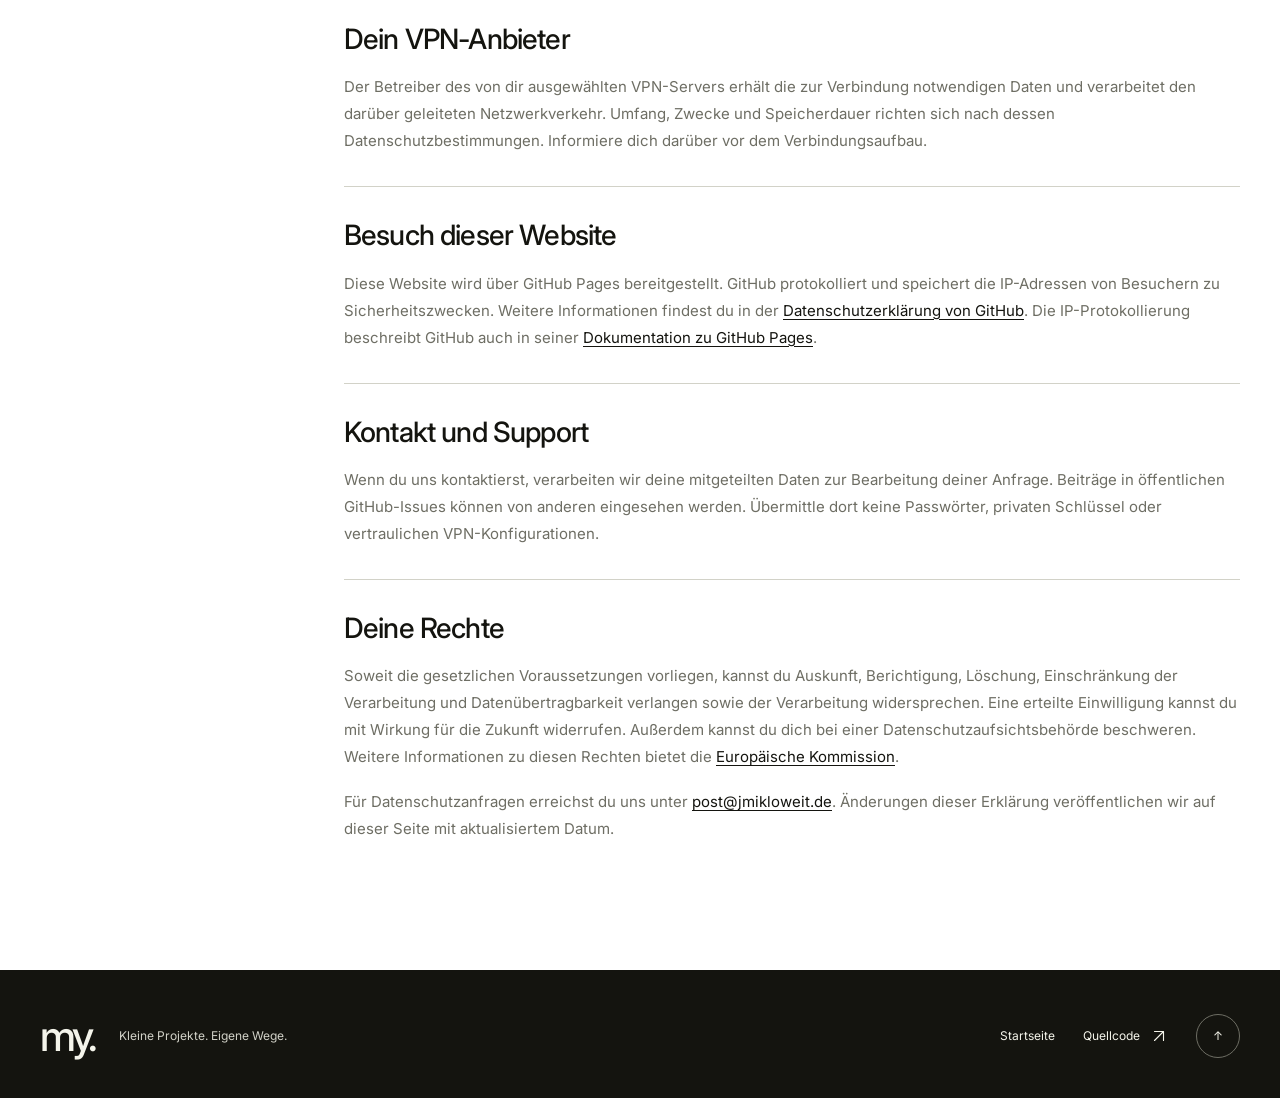
==== commit 306932a9: "new design" ====
--- a/MyVPN/privacy.html
+++ b/MyVPN/privacy.html
@@ -3,18 +3,18 @@
   <head>
     <meta charset="utf-8">
     <meta name="viewport" content="width=device-width, initial-scale=1">
-    <meta name="theme-color" content="#f7f6f2">
+    <meta name="theme-color" content="#f5f5eb">
     <meta name="description" content="Datenschutzerklärung für MyVPN: lokale Profile, optionale iCloud-Synchronisierung und die Übertragung an Apple TV.">
     <title>Datenschutzerklärung für MyVPN — my.</title>
     <link rel="icon" href="../assets/favicon.svg" type="image/svg+xml">
-    <link rel="preload" href="../assets/fonts/manrope-variable.ttf" as="font" type="font/ttf" crossorigin>
+    <link rel="preload" href="../assets/fonts/inter-variable.ttf" as="font" type="font/ttf" crossorigin>
     <link rel="stylesheet" href="../assets/style.css">
     <link rel="stylesheet" href="../assets/privacy.css">
   </head>
   <body class="privacy-page">
     <a class="skip-link" href="#inhalt">Zum Inhalt springen</a>
     <header class="site-header wrap">
-      <a class="wordmark" href="../index.html" aria-label="my. — Zur Startseite">my<span>.</span></a>
+      <a class="brand-lockup" href="../index.html" aria-label="my. — Zur Startseite"><span class="wordmark">my.</span><span class="brand-caption">Ein unabhängiges<br>Projekt-Zuhause.</span></a>
       <nav class="main-nav" aria-label="Hauptnavigation">
         <a href="../index.html#projekte">Projekte</a>
         <a href="../index.html#gedanke">Der Gedanke</a>
@@ -95,9 +95,9 @@
       </div>
     </main>
 
-    <footer class="site-footer wrap">
+    <footer class="site-footer"><div class="wrap legal-footer-inner">
       <div class="footer-brand"><a class="wordmark" href="../index.html" aria-label="my. — Zur Startseite">my<span>.</span></a><span>Kleine Projekte. Eigene Wege.</span></div>
       <div class="footer-links"><a href="../index.html">Startseite</a><a href="https://github.com/lucifermontop/lucifermontop.github.io">Quellcode <svg viewBox="0 0 24 24" aria-hidden="true"><path d="M6 18 18 6M6 6h12v12"/></svg></a><a class="back-to-top" href="#inhalt" aria-label="Zurück nach oben">↑</a></div>
-    </footer>
+    </div></footer>
   </body>
 </html>
--- a/assets/style.css
+++ b/assets/style.css
@@ -1,274 +1,270 @@
 @font-face {
-  font-family: "Manrope";
-  src: url("fonts/manrope-variable.ttf") format("truetype");
+  font-family: "Inter";
+  src: url("fonts/inter-variable.ttf") format("truetype");
   font-style: normal;
-  font-weight: 200 800;
+  font-weight: 100 900;
   font-display: swap;
 }
-
 :root {
-  --paper: #f7f6f2;
-  --ink: #262b28;
-  --muted: #69706a;
-  --line: #dedfd7;
-  --green: #52745b;
-  --sage: #dce6d7;
-  --lilac: #e9e4f1;
-  --font: "Manrope", Arial, sans-serif;
-}
-
+  --color-electric-lime: #beff50;
+  --color-off-black-ink: #14140f;
+  --color-off-white-canvas: #f5f5eb;
+  --color-pure-white: #ffffff;
+  --color-ash: #d2d2c8;
+  --color-graphite: #6e6e64;
+  --color-deep-charcoal: #30302a;
+  --color-stone: #919183;
+  --color-smoke: #b9b9b7;
+  --font-otsono: "Inter", Arial, sans-serif;
+  --radius-cards: 28px;
+  --radius-inner: 18px;
+  --radius-pills: 9999px;
+  --radius-buttons: 28px;
+  --page-max-width: 1200px;
+  --section-gap: 96px;
+  --ink: var(--color-off-black-ink);
+  --paper: var(--color-off-white-canvas);
+  --muted: var(--color-graphite);
+  --line: var(--color-ash);
+}
 *, *::before, *::after { box-sizing: border-box; }
 html { scroll-behavior: smooth; scroll-padding-top: 32px; }
-body { margin: 0; background: var(--paper); color: var(--ink); font-family: var(--font); -webkit-font-smoothing: antialiased; }
-body::before { content: ""; position: fixed; inset: 0; opacity: .035; pointer-events: none; z-index: 10; background-image: url("data:image/svg+xml,%3Csvg viewBox='0 0 180 180' xmlns='http://www.w3.org/2000/svg'%3E%3Cfilter id='n'%3E%3CfeTurbulence type='fractalNoise' baseFrequency='.85' numOctaves='3' stitchTiles='stitch'/%3E%3C/filter%3E%3Cpath fill='%23000' filter='url(%23n)' opacity='.5' d='M0 0h180v180H0z'/%3E%3C/svg%3E"); }
-::selection { background: #cfddc9; color: var(--ink); }
+body { margin: 0; color: var(--ink); background: var(--color-pure-white); font: 400 16px/1.5 var(--font-otsono); -webkit-font-smoothing: antialiased; }
 a { color: inherit; text-decoration: none; }
-button, a { -webkit-tap-highlight-color: transparent; }
+button { color: inherit; font: inherit; }
+a, button { -webkit-tap-highlight-color: transparent; }
+a:focus-visible, button:focus-visible { outline: 2px solid currentColor; outline-offset: 5px; }
+::selection { color: var(--ink); background: var(--color-electric-lime); }
 svg { display: block; }
-a:focus-visible { outline: 2px solid var(--green); outline-offset: 6px; border-radius: 3px; }
-.wrap { width: min(1200px, calc(100% - 112px)); margin-inline: auto; }
-.skip-link { position: absolute; left: 24px; top: -100px; padding: 14px 20px; background: var(--ink); color: white; z-index: 20; }
-.skip-link:focus { top: 12px; }
-.site-header { display: flex; align-items: center; justify-content: space-between; min-height: 116px; border-bottom: 1px solid var(--line); gap: 24px; }
-.wordmark { font-weight: 800; font-size: 48px; letter-spacing: -4.5px; line-height: 1; padding-right: 5px; }
-.wordmark span { color: var(--green); }
-.main-nav { display: flex; gap: 35px; margin-left: 60px; font-size: 13px; font-weight: 600; }
-.main-nav a, .footer-links a { transition: color .2s; }
-.main-nav a:hover, .footer-links a:hover { color: var(--green); }
-.main-nav a[aria-current="location"] { color: var(--green); text-decoration: underline; text-underline-offset: 6px; text-decoration-color: #aabc9d; }
-.github-link { display: flex; align-items: center; gap: 12px; font-size: 13px; font-weight: 600; border: 1px solid #cfd3c9; padding: 11px 17px; border-radius: 100px; transition: background .2s; }
-.github-link:hover { background: var(--sage); }
-.github-link svg, .button svg, .footer-links svg { width: 17px; height: 17px; fill: none; stroke: currentColor; stroke-width: 1.5; stroke-linecap: round; stroke-linejoin: round; }
-.hero { display: grid; grid-template-columns: 1.05fr 1fr; gap: 16px; align-items: center; padding-block: 90px 93px; }
-.eyebrow { font-size: 10px; line-height: 1.6; letter-spacing: 1.6px; font-weight: 700; margin: 0 0 22px; }
-.hero-copy .eyebrow { display: flex; align-items: center; gap: 10px; }
-.little-star { font-size: 19px; color: var(--green); line-height: 1; }
-h1 { font-size: clamp(64px, 6.5vw, 88px); letter-spacing: -5.5px; font-weight: 600; line-height: 1.1; margin: 0; }
-.meins { position: relative; color: var(--green); display: inline-block; }
-.meins svg { position: absolute; left: 0; bottom: -10px; width: 100%; height: 15px; fill: none; stroke: #aabc9d; stroke-width: 2.5; stroke-linecap: round; }
-.hero-period { color: var(--green); }
-.hero-description { font-size: 15px; line-height: 1.95; color: var(--muted); margin: 33px 0 27px; }
-.button { display: inline-flex; align-items: center; gap: 22px; padding: 17px 23px; font-size: 12px; font-weight: 600; border-radius: 100px; transition: background .2s, transform .2s; }
-.button-dark { color: var(--paper); background: var(--ink); }
-.button-dark:hover { background: #47634e; transform: translateY(-2px); }
-.hero-note { margin-top: 24px; font-size: 10px; color: var(--muted); display: flex; align-items: center; gap: 8px; letter-spacing: .15px; }
-.hero-note > span { height: 5px; width: 5px; background: #87a37d; border-radius: 50%; }
-.hero-art { height: 455px; position: relative; isolation: isolate; overflow: clip; overflow-clip-margin: 14px; }
-.orbit { position: absolute; border: 1px solid #e0e3d8; border-radius: 50%; width: 440px; height: 355px; left: 40px; top: 40px; transform: rotate(-28deg); z-index: -1; }
-.orbit-two { width: 390px; height: 400px; left: 67px; top: 15px; transform: rotate(39deg); border-style: dashed; border-color: #dce0d4; }
-.studio-card { position: absolute; width: 355px; height: 306px; top: 75px; left: 79px; border-radius: 18px; background: #dce6d7; border: 1px solid #c4d1be; transform: rotate(-7deg); box-shadow: 6px 16px 0 -4px #ebeee4, 0 20px 40px -28px #3f58475c; padding: 24px 25px 20px; transition: transform .55s cubic-bezier(.2,.8,.2,1); }
-.hero-art:hover .studio-card { transform: rotate(-4deg) translateY(-3px); }
-.studio-top { display: flex; justify-content: space-between; align-items: center; font-size: 8px; letter-spacing: 1.5px; font-weight: 700; color: #55705a; }
-.three-dots { display: flex; gap: 4px; }
-.three-dots i { display: block; width: 4px; height: 4px; background: #78906e; border-radius: 50%; }
-.studio-mark { font-size: 166px; font-weight: 800; letter-spacing: -17px; line-height: 1.2; margin: -2px 0 14px 10px; color: #344d3b; }
-.studio-mark span { color: #6c8b5f; }
-.studio-bottom { display: flex; justify-content: space-between; align-items: center; padding-top: 14px; border-top: 1px solid #bfd0b9; font-size: 9px; font-weight: 500; color: #51684e; }
-.studio-bottom svg { width: 16px; height: 16px; stroke: currentColor; stroke-width: 1.5; fill: none; }
-.floating-project { position: absolute; display: flex; align-items: center; gap: 13px; padding: 17px 19px; border-radius: 13px; box-shadow: 0 10px 25px -13px #333b3440; }
-.floating-vpn { top: 282px; left: 19px; width: 198px; background: #f1eee7; border: 1px solid #dedbd2; transform: rotate(-12deg); }
-.floating-jellyfin { top: 65px; right: 5px; width: 202px; background: #ece6f4; border: 1px solid #d8cfe4; transform: rotate(10deg); }
-.floating-label { display: block; font-size: 6.5px; font-weight: 700; letter-spacing: 1px; color: #696969; margin-bottom: 4px; }
-.floating-project strong { display: block; font-weight: 700; font-size: 16px; letter-spacing: -.5px; }
-.mini-icon { flex-shrink: 0; width: 37px; height: 37px; display: grid; place-items: center; }
-.mini-icon svg { width: 33px; height: 33px; stroke-width: 1.7; fill: none; stroke: #52654f; stroke-linejoin: round; stroke-linecap: round; }
-.jelly-mini svg { stroke: #796192; }
-.jelly-mini svg path:last-child { fill: #9c86b3; stroke: none; }
-.floating-dot { height: 5px; width: 5px; border-radius: 50%; background: #89a27e; margin-left: auto; }
-.art-spark { position: absolute; line-height: 1; }
-.spark-one { color: #b17748; top: 28px; left: 89px; font-size: 42px; transform: rotate(10deg); }
-.spark-two { color: #78916e; font-size: 32px; top: 299px; right: 6px; font-weight: 300; }
-.art-caption { position: absolute; display: flex; gap: 7px; align-items: flex-end; bottom: 6px; right: 28px; color: #737b6c; font-family: Georgia, serif; font-style: italic; font-size: 15px; transform: rotate(-5deg); }
-.art-caption svg { width: 59px; height: 36px; fill: none; stroke: #89937b; stroke-width: 1.2; stroke-linecap: round; }
-.projects-section { padding-block: 31px 68px; border-top: 1px solid var(--line); }
-.section-heading { display: flex; align-items: flex-end; justify-content: space-between; gap: 24px; margin-bottom: 32px; }
-.section-heading .eyebrow { margin-bottom: 12px; color: var(--muted); }
-h2 { font-size: 32px; line-height: 1.3; font-weight: 600; letter-spacing: -1.25px; margin: 0; }
-.section-heading > p { color: var(--muted); font-size: 11px; line-height: 1.9; margin: 0 0 2px; }
-.project-grid { display: grid; grid-template-columns: 1fr 1fr; gap: 24px; }
-.project-card { padding: 25px 30px 0; border-radius: 14px; border: 1px solid; overflow: hidden; }
-.project-vpn { background: #e7eddf; border-color: #d9e1d0; }
-.project-jellyfin { background: #ece7f2; border-color: #e0d8e7; }
-.project-topline { display: flex; justify-content: space-between; align-items: center; }
-.project-category { font-size: 8px; letter-spacing: 1.4px; font-weight: 700; color: #627058; }
-.project-jellyfin .project-category { color: #786984; }
-.project-number { font-size: 10px; opacity: .5; }
-.project-illustration { height: 222px; position: relative; display: grid; place-items: center; }
-.vpn-routes { position: absolute; width: calc(100% + 60px); height: 190px; left: -30px; top: 0; stroke: #c4d2b7; stroke-width: 1.2; }
-.vpn-routes circle { fill: #e7eddf; stroke: #95aa85; }
-.vpn-emblem { width: 101px; height: 112px; margin-top: -19px; border-radius: 26px; border: 1px solid #b6c8a9; background: #d6e2c8; display: grid; place-items: center; transform: rotate(-7deg); box-shadow: 5px 7px 0 #c6d4ba; transition: transform .35s; }
-.vpn-emblem svg { width: 60px; height: 60px; fill: none; stroke: #4b6741; stroke-width: 1.8; stroke-linecap: round; stroke-linejoin: round; }
-.project-vpn:hover .vpn-emblem { transform: rotate(0deg) translateY(-3px); }
-.illustration-caption { position: absolute; bottom: 10px; font-family: Georgia, serif; font-style: italic; font-size: 12px; color: #798570; }
-.jelly-illustration .illustration-caption { color: #8a7a94; }
-.media-frame { width: 160px; height: 111px; border: 1px solid; border-radius: 9px; position: absolute; top: 40px; left: calc(50% - 80px); }
-.frame-back { background: #dfd3e9; border-color: #c2b1d1; transform: translate(-25px, -5px) rotate(-12deg); }
-.frame-middle { background: #e5daee; border-color: #cbbbd8; transform: translate(21px, -3px) rotate(11deg); }
-.frame-front { background: #f3edf8; border-color: #c8b7d8; transform: rotate(-3deg); box-shadow: 0 5px 10px #78608e10; transition: transform .35s; }
-.project-jellyfin:hover .frame-front { transform: rotate(0deg) translateY(-3px); }
-.frame-dots { display: flex; gap: 3px; padding: 9px; border-bottom: 1px solid #ded3e7; }
-.frame-dots i { width: 3px; height: 3px; border-radius: 50%; background: #b9a4cb; }
-.frame-front svg { width: 55px; height: 55px; margin: 7px auto 0; fill: #ac91c1; }
-.media-progress { display: block; position: absolute; height: 2px; left: 13px; right: 13px; bottom: 12px; background: #e4d9ed; border-radius: 2px; }
-.media-progress::after { content: ""; display: block; width: 32%; height: 2px; background: #aa90bf; }
-.project-copy h3 { font-size: 30px; font-weight: 700; letter-spacing: -1.2px; margin: 0 0 7px; }
-.project-vpn h3 span { color: #79946a; }
-.project-jellyfin h3 span { color: #a28bb2; }
-.project-copy p { font-size: 12px; color: #63705d; margin: 0 0 26px; }
-.project-jellyfin .project-copy p { color: #7f7089; }
-.project-footer { border-top: 1px solid #cfd9c3; display: flex; align-items: center; justify-content: space-between; min-height: 55px; font-size: 10px; color: #647059; }
-.project-jellyfin .project-footer { border-color: #dacee2; color: #7d6c89; }
-.project-footer-icon { font-size: 20px; opacity: .5; }
-.next-idea { display: flex; align-items: center; gap: 16px; margin-top: 23px; padding: 23px 0 0; }
-.next-idea-symbol { font-size: 22px; width: 35px; height: 35px; display: grid; place-items: center; color: #8e9686; border: 1px dashed #c2c9b9; border-radius: 50%; font-weight: 300; }
-.next-idea p { font-size: 11px; margin: 0; font-weight: 600; }
-.next-idea p span { margin-left: 10px; color: var(--muted); font-weight: 400; }
-.next-idea-scribble { margin-left: auto; font-family: Georgia, serif; font-style: italic; font-size: 15px; transform: rotate(-4deg); color: #828a79; }
-.thought-section { background: #eeeee6; border-block: 1px solid #e3e3d8; }
-.thought-inner { display: grid; grid-template-columns: 1fr 2fr; gap: 70px; padding-block: 65px 61px; }
-.thought-label .eyebrow { color: #6d7465; }
-.thought-doodle { width: 115px; margin: 32px 0 0 9px; }
-.thought-doodle svg { fill: none; stroke: #8a997c; stroke-width: 1.6; stroke-linecap: round; stroke-linejoin: round; }
-.thought-copy h2 { font-size: 35px; letter-spacing: -1.6px; line-height: 1.4; }
-.thought-copy > p { font-size: 13px; color: #6e7566; line-height: 1.95; max-width: 590px; margin: 23px 0 0; }
-.thought-copy .thought-signoff { margin-top: 24px; font-size: 11px; display: flex; gap: 10px; align-items: center; }
-.thought-signoff span { font-size: 25px; line-height: 1; letter-spacing: -2px; font-weight: 800; color: #52745b; }
-.privacy-section { display: flex; align-items: flex-start; gap: 26px; padding-block: 68px 72px; }
-.privacy-icon { flex-shrink: 0; width: 62px; height: 69px; display: grid; place-items: center; border: 1px solid #dadfd2; border-radius: 14px; background: #eef0e8; margin-top: 3px; transform: rotate(-4deg); }
-.privacy-icon svg { width: 26px; height: 29px; stroke: #6b7c61; stroke-width: 1.7; fill: none; stroke-linecap: round; stroke-linejoin: round; }
-.privacy-copy { max-width: 525px; }
-.privacy-copy .eyebrow { color: var(--muted); margin-bottom: 12px; }
-.privacy-copy h2 { font-size: 27px; letter-spacing: -.9px; }
-.privacy-copy > p:not(.eyebrow) { color: var(--muted); font-size: 12px; line-height: 1.9; margin: 17px 0 18px; }
-.privacy-status { display: inline-flex; align-items: center; gap: 7px; color: #777c70; font-size: 9px; border: 1px solid #dde0d4; border-radius: 100px; padding: 6px 10px; }
-.privacy-status > span { width: 4px; height: 4px; background: #a9b29d; border-radius: 50%; }
-.privacy-side-note { margin-left: auto; margin-top: 54px; padding-right: 24px; color: #969c8d; font-family: Georgia, serif; font-style: italic; font-size: 20px; line-height: 1.5; transform: rotate(-6deg); }
-.site-footer { display: flex; align-items: center; justify-content: space-between; min-height: 110px; border-top: 1px solid var(--line); gap: 28px; }
-.footer-brand { display: flex; align-items: center; gap: 25px; }
-.footer-brand .wordmark { font-size: 33px; letter-spacing: -3px; }
-.footer-brand > span { color: var(--muted); font-size: 9px; }
-.footer-links { display: flex; align-items: center; gap: 25px; font-size: 10px; color: #62695e; }
-.footer-links a { display: flex; align-items: center; gap: 5px; }
-.footer-links svg { width: 12px; height: 12px; }
-.footer-links .back-to-top { width: 33px; height: 33px; justify-content: center; border: 1px solid #d4d9cb; border-radius: 50%; font-size: 17px; }
-
-@media (min-width: 1500px) {
-  .hero { padding-block: 105px 108px; }
-}
-
+p, h1, h2, h3 { margin: 0; }
+h1, h2, h3 { font-weight: 500; letter-spacing: -.03em; }
+em { font-style: normal; }
+[hidden] { display: none !important; }
+.wrap { width: min(var(--page-max-width), calc(100% - 80px)); margin-inline: auto; }
+.skip-link { position: fixed; top: 12px; left: 16px; padding: 14px 20px; z-index: 50; border-radius: var(--radius-buttons); background: var(--color-electric-lime); transform: translateY(-160%); }
+.skip-link:focus { transform: translateY(0); }
+.site-header { display: flex; align-items: center; justify-content: space-between; gap: 32px; min-height: 108px; }
+.brand-lockup { display: flex; align-items: center; gap: 24px; }
+.wordmark { font-size: 42px; font-weight: 500; letter-spacing: -.075em; line-height: 1; }
+.brand-caption { font-size: 11px; line-height: 1.5; color: var(--muted); }
+.main-nav { display: flex; align-items: center; gap: 28px; font-size: 14px; font-weight: 500; }
+.main-nav a { display: inline-flex; align-items: center; min-height: 44px; position: relative; }
+.main-nav a::after { position: absolute; content: ""; left: 0; right: 0; bottom: 6px; height: 1px; background: currentColor; transform: scaleX(0); transform-origin: left; transition: transform .2s; }
+.main-nav a:hover::after, .main-nav a[aria-current]::after { transform: scaleX(1); }
+.github-link, .button { display: inline-flex; align-items: center; justify-content: space-between; gap: 24px; min-height: 52px; padding: 16px 20px; border-radius: var(--radius-buttons); font-weight: 500; font-size: 14px; transition: background .2s; }
+.github-link, .button-primary { background: var(--color-electric-lime); }
+.github-link:hover, .button-primary:hover { background: var(--paper); }
+.github-link svg, .button svg, .footer-links svg { width: 18px; height: 18px; stroke: currentColor; stroke-width: 1.5; stroke-linecap: round; stroke-linejoin: round; fill: none; flex-shrink: 0; }
+.button-secondary { padding: 0; min-height: 48px; border-radius: 0; }
+.button-secondary:hover { text-decoration: underline; text-underline-offset: 5px; }
+.text-link { display: inline-flex; align-items: center; min-height: 44px; font-size: 13px; text-decoration: underline; text-underline-offset: 5px; }
+.text-link:hover { text-decoration-thickness: 2px; }
+.eyebrow { font-weight: 500; font-size: 10px; letter-spacing: .1em; line-height: 1.4; text-transform: uppercase; }
+.hero { background: var(--color-electric-lime); padding: 32px 48px 24px; border-radius: var(--radius-cards); }
+.hero-kicker { display: flex; align-items: center; justify-content: space-between; gap: 24px; padding-bottom: 42px; }
+.hero-edition { font-size: 10px; letter-spacing: .1em; }
+.hero-layout { display: grid; grid-template-columns: 1.27fr 1fr; gap: 64px; align-items: center; }
+.hero-copy { container-type: inline-size; min-width: 0; }
+.hero-copy h1 { font-size: clamp(50px, 17cqw, 90px); line-height: .97; }
+.hero-description { max-width: 370px; margin-top: 28px; font-size: 16px; line-height: 1.6; }
+.hero-actions { display: flex; align-items: center; gap: 24px; flex-wrap: wrap; margin-top: 28px; }
+.hero-button { background: var(--color-electric-lime); border: 1px solid var(--ink); padding: 14px 18px; font-size: 14px; gap: 20px; }
+.hero-button:hover { background: var(--paper); }
+.project-overview { padding: 24px; border-radius: var(--radius-cards); background: var(--paper); }
+.overview-header { display: flex; align-items: center; gap: 14px; padding-bottom: 18px; border-bottom: 1px solid var(--line); }
+.overview-wordmark { font-size: 27px; font-weight: 500; letter-spacing: -.075em; line-height: 1; }
+.overview-header .eyebrow { font-size: 8px; }
+.overview-count { margin-left: auto; font-size: 11px; border: 1px solid var(--line); border-radius: var(--radius-pills); padding: 3px 8px; }
+.overview-intro { margin-block: 18px; font-size: 13px; color: var(--muted); }
+.overview-item { display: block; background: var(--color-pure-white); padding: 20px; border-radius: var(--radius-inner); margin-top: 12px; transition: background .2s; }
+.overview-item:hover { background: var(--color-ash); }
+.overview-item-top { display: flex; align-items: center; gap: 10px; margin-bottom: 16px; }
+.overview-icon { width: 20px; height: 20px; stroke: currentColor; stroke-width: 1.6; fill: none; flex-shrink: 0; }
+.overview-item-top .eyebrow { font-size: 8px; }
+.overview-arrow { margin-left: auto; font-size: 18px; line-height: 1; }
+.overview-title { display: block; font-weight: 500; font-size: 27px; letter-spacing: -.03em; line-height: 1.1; }
+.overview-description { display: block; font-size: 12px; margin-top: 6px; }
+.overview-meta { display: block; font-size: 10px; margin-top: 16px; color: var(--muted); }
+.overview-footer { display: flex; align-items: center; justify-content: center; gap: 8px; font-size: 11px; color: var(--muted); margin-top: 18px; }
+.overview-footer > span { font-size: 20px; line-height: 1; }
+.hero-footnote { display: flex; align-items: center; justify-content: space-between; gap: 24px; padding-top: 28px; margin-top: 32px; border-top: 1px solid var(--ink); }
+.hero-footnote > span:first-child { font-size: 9px; letter-spacing: .1em; }
+.hero-footnote > span:last-child { font-size: 11px; }
+.projects-section { padding-block: var(--section-gap); }
+.section-heading { display: flex; justify-content: space-between; align-items: flex-end; gap: 48px; margin-bottom: 40px; }
+.section-label { margin-bottom: 22px; color: var(--muted); }
+h2 { font-size: clamp(36px, 4.4vw, 60px); line-height: 1.04; }
+.section-heading h2 { font-size: clamp(32px, 4vw, 54px); }
+.section-heading > p { max-width: 300px; font-size: 14px; line-height: 1.6; color: var(--muted); }
+.project-list { display: grid; grid-template-columns: repeat(2, minmax(0, 1fr)); gap: 24px; }
+.project-card { display: flex; flex-direction: column; background: var(--paper); border-radius: var(--radius-cards); padding: 24px; scroll-margin-top: 24px; }
+.project-visual { position: relative; min-height: 285px; overflow: hidden; border-radius: var(--radius-inner); background: var(--color-pure-white); color: var(--ink); }
+.visual-topline, .visual-bottomline { position: absolute; left: 24px; right: 24px; display: flex; justify-content: space-between; align-items: center; gap: 16px; font-size: 9px; letter-spacing: .1em; z-index: 1; }
+.visual-topline { top: 22px; }
+.visual-bottomline { bottom: 20px; }
+.visual-bottomline > span:last-child { font-size: 18px; }
+.connection-art, .media-art { width: 100%; height: 230px; position: absolute; top: calc(50% - 115px); }
+.media-art g { stroke: var(--color-stone); stroke-opacity: .65; }
+.project-info { padding: 28px 12px 12px; flex: 1; display: flex; flex-direction: column; }
+.project-meta { display: flex; align-items: center; justify-content: space-between; gap: 12px; margin-bottom: 22px; }
+.project-index { font-size: 9px; letter-spacing: .1em; color: var(--muted); }
+.project-tag { display: inline-flex; align-items: center; width: fit-content; font-size: 9px; font-weight: 500; text-transform: uppercase; letter-spacing: .1em; padding: 5px 10px; border-radius: var(--radius-pills); border: 1px solid var(--line); }
+h3 { font-size: 40px; line-height: 1.1; }
+.project-lead { margin-top: 14px; font-size: 18px; line-height: 1.4; }
+.project-description { margin-block: 16px 24px; font-size: 14px; line-height: 1.7; color: var(--muted); }
+.project-actions { display: flex; justify-content: space-between; align-items: center; gap: 16px; margin-top: auto; min-height: 48px; }
+.project-status { font-size: 11px; color: var(--muted); }
+.pending-mark { display: none; }
+.next-idea { display: flex; align-items: center; gap: 16px; padding-top: 28px; margin-top: 32px; border-top: 1px solid var(--line); }
+.next-idea-icon { font-size: 28px; font-weight: 400; line-height: 1; }
+.next-idea p { font-size: 14px; }
+.next-idea p span { color: var(--muted); }
+.next-idea-note { margin-left: auto; font-size: 9px; letter-spacing: .1em; color: var(--muted); }
+.thought-section { background: var(--paper); border-radius: var(--radius-cards); padding: 40px 48px 48px; }
+.thought-topline { display: flex; align-items: center; justify-content: space-between; gap: 24px; color: var(--muted); }
+.thought-topline > span { font-size: 9px; letter-spacing: .1em; }
+.thought-inner { display: grid; grid-template-columns: 1.35fr 1fr; gap: 64px; align-items: end; margin-top: 48px; }
+.thought-inner h2 { font-size: clamp(34px, 3.6vw, 50px); line-height: 1.1; }
+.thought-inner em { color: var(--muted); }
+.thought-copy p { font-size: 14px; line-height: 1.65; color: var(--muted); }
+.thought-copy p + p { margin-top: 20px; }
+.privacy-section { display: grid; grid-template-columns: 1.2fr 1fr; gap: 80px; margin-top: var(--section-gap); padding-top: 40px; border-top: 1px solid var(--line); }
+.privacy-copy p { font-size: 15px; line-height: 1.7; color: var(--muted); margin-block: 20px 28px; }
+.site-footer { margin-top: var(--section-gap); padding-block: 44px 40px; background: var(--ink); color: var(--paper); }
+.footer-top { display: flex; align-items: center; justify-content: space-between; gap: 24px; font-size: 14px; padding-bottom: 32px; border-bottom: 1px solid var(--color-deep-charcoal); }
+.footer-links { display: flex; align-items: center; gap: 28px; font-size: 12px; }
+.footer-links a { display: inline-flex; align-items: center; gap: 10px; min-height: 44px; }
+.footer-links a:hover { text-decoration: underline; text-underline-offset: 5px; }
+.footer-links .back-to-top { display: grid; place-items: center; width: 44px; height: 44px; border: 1px solid var(--color-graphite); border-radius: var(--radius-pills); }
+.footer-bottom { display: flex; align-items: flex-end; justify-content: space-between; gap: 24px; padding-top: 40px; }
+.footer-wordmark { font-size: 180px; font-weight: 500; line-height: .85; letter-spacing: -.075em; }
+.footer-note { font-size: 9px; letter-spacing: .1em; line-height: 1.7; padding-bottom: 8px; color: var(--color-ash); }
+.legal-footer-inner { display: flex; align-items: center; justify-content: space-between; gap: 24px; }
+.footer-brand { display: flex; align-items: center; gap: 24px; }
+.footer-brand > span { font-size: 12px; color: var(--color-ash); }
 @media (max-width: 1100px) {
-  .wrap { width: calc(100% - 72px); }
-  .main-nav { margin-left: 0; gap: 25px; }
-  .hero { grid-template-columns: 1.1fr 1fr; padding-block: 75px 80px; }
-  h1 { font-size: 67px; letter-spacing: -4px; }
-  .hero-art { transform: scale(.85); transform-origin: center right; width: 485px; margin-left: -65px; }
-  .thought-inner { gap: 45px; }
-}
-
+  .brand-caption { display: none; }
+  .hero { padding-inline: 36px; }
+  .hero-layout { gap: 36px; grid-template-columns: 1.1fr 1fr; }
+  .hero-copy h1 { font-size: clamp(44px, 16.5cqw, 80px); }
+  .hero-actions { gap: 14px; }
+  .hero-description { font-size: 15px; }
+  .section-heading { gap: 32px; }
+  .section-heading > p { max-width: 240px; }
+  .project-card { padding: 20px; }
+  .project-meta { flex-wrap: wrap; gap: 10px; }
+  .thought-section { padding: 36px; }
+  .thought-inner { gap: 36px; }
+  .privacy-section { gap: 48px; }
+}
 @media (max-width: 800px) {
   .wrap { width: calc(100% - 48px); }
-  .site-header { min-height: 91px; }
-  .wordmark { font-size: 41px; }
-  .main-nav { gap: 19px; font-size: 11px; }
-  .github-link { font-size: 11px; padding: 9px 12px; gap: 8px; }
-  .github-link svg { width: 14px; height: 14px; }
-  .hero { grid-template-columns: 1fr 1fr; padding-block: 60px 66px; gap: 0; }
-  h1 { font-size: 57px; letter-spacing: -3.5px; }
-  .hero-copy .eyebrow { font-size: 8px; letter-spacing: 1px; }
-  .hero-description { font-size: 12px; margin-top: 29px; }
-  .hero-art { transform: scale(.68); transform-origin: center right; margin-left: -154px; }
-  .hero-note { font-size: 8px; }
-  .button { font-size: 10px; padding: 15px 18px; gap: 16px; }
-  h2 { font-size: 26px; }
-  .section-heading > p { font-size: 10px; }
-  .project-card { padding: 21px 23px 0; }
-  .project-grid { gap: 17px; }
-  .project-illustration { height: 195px; }
-  .project-copy h3 { font-size: 26px; }
-  .project-copy p { font-size: 11px; }
-  .thought-inner { gap: 35px; grid-template-columns: 1fr 2.3fr; }
-  .thought-copy h2 { font-size: 29px; }
-  .privacy-side-note { display: none; }
-}
-
+  .site-header { flex-wrap: wrap; min-height: 100px; gap: 16px; padding-block: 24px; }
+  .github-link { margin-left: auto; }
+  .main-nav { order: 3; width: 100%; justify-content: space-between; font-size: 13px; gap: 20px; }
+  .hero { padding: 28px; }
+  .hero-edition { display: none; }
+  .hero-kicker { padding-bottom: 32px; }
+  .hero-layout { grid-template-columns: 1fr; gap: 40px; }
+  .hero-copy h1 { font-size: clamp(54px, 15cqw, 86px); }
+  .hero-description { max-width: 420px; }
+  .hero-actions { gap: 24px; }
+  .project-overview { display: grid; grid-template-columns: 1fr 1fr; gap: 12px; }
+  .overview-header, .overview-intro, .overview-footer { grid-column: 1/-1; }
+  .overview-intro { margin: 0; }
+  .overview-item { margin-top: 0; padding: 18px; }
+  .overview-footer { margin-top: 6px; }
+  .overview-title { font-size: 24px; }
+  .overview-meta { font-size: 9px; }
+  .hero-footnote { margin-top: 28px; padding-top: 20px; }
+  .hero-footnote > span:first-child { font-size: 8px; }
+  .hero-footnote > span:last-child { font-size: 10px; }
+  .section-heading { display: block; }
+  .section-heading > p { max-width: 390px; margin-top: 24px; }
+  .section-heading h2 { font-size: 44px; }
+  .project-list { gap: 18px; }
+  .project-card { padding: 16px; }
+  .project-visual { min-height: 230px; }
+  .visual-topline, .visual-bottomline { left: 16px; right: 16px; font-size: 7px; }
+  .project-info { padding: 24px 8px 8px; }
+  h3 { font-size: 32px; }
+  .project-lead { font-size: 16px; }
+  .project-description { font-size: 13px; }
+  .project-actions { flex-wrap: wrap; gap: 8px; }
+  .project-actions .button { font-size: 12px; }
+  .next-idea-note { display: none; }
+  .thought-inner { grid-template-columns: 1fr; gap: 32px; margin-top: 32px; }
+  .thought-inner h2 { font-size: 48px; }
+  .thought-copy { display: grid; grid-template-columns: 1fr 1fr; gap: 28px; }
+  .thought-copy p + p { margin: 0; }
+  .privacy-section { gap: 32px; }
+  .privacy-heading h2 { font-size: 40px; }
+  .privacy-copy .button { font-size: 12px; gap: 16px; padding-inline: 16px; }
+}
 @media (max-width: 600px) {
-  .wrap { width: calc(100% - 40px); }
-  .site-header { min-height: 83px; flex-wrap: wrap; gap: 0; padding-block: 20px 17px; }
-  .site-header .wordmark { font-size: 39px; }
-  .github-link { margin-left: auto; }
-  .main-nav { order: 3; width: 100%; padding-top: 21px; gap: 26px; font-size: 11px; }
-  .hero { display: flex; flex-direction: column; align-items: stretch; padding-block: 48px 29px; }
-  .hero-copy .eyebrow { font-size: 8px; letter-spacing: 1.3px; margin-bottom: 22px; }
-  h1 { font-size: clamp(52px, 12.8vw, 76px); letter-spacing: -3.5px; line-height: 1.13; }
-  .hero-description { font-size: 13px; line-height: 1.9; margin: 30px 0 24px; }
-  .button { padding: 16px 21px; font-size: 11px; }
-  .hero-note { margin-top: 21px; font-size: 9px; }
-  .hero-art { width: 340px; height: 340px; transform: none; margin: 21px auto 0; }
-  .studio-card { width: 255px; height: 235px; top: 52px; left: 42px; padding: 20px; border-radius: 14px; }
-  .studio-top { font-size: 6px; letter-spacing: 1px; }
-  .studio-mark { font-size: 123px; letter-spacing: -13px; margin: 0 0 11px 4px; }
-  .studio-bottom { font-size: 7px; padding-top: 10px; }
-  .studio-bottom svg { width: 12px; height: 12px; }
-  .floating-project { padding: 12px 14px; gap: 9px; border-radius: 10px; }
-  .floating-vpn { width: 157px; top: 211px; left: 1px; }
-  .floating-jellyfin { width: 163px; top: 43px; right: -2px; }
-  .mini-icon, .mini-icon svg { width: 27px; height: 27px; }
-  .floating-project strong { font-size: 13px; }
-  .floating-label { font-size: 5px; }
-  .orbit-one { width: 315px; height: 275px; top: 22px; left: 14px; }
-  .orbit-two { width: 285px; height: 299px; top: 5px; left: 36px; }
-  .spark-one { top: 9px; left: 53px; font-size: 31px; }
-  .spark-two { top: 232px; right: -4px; font-size: 26px; }
-  .art-caption { font-size: 12px; bottom: 0; right: 8px; }
-  .art-caption svg { width: 44px; }
-  .projects-section { padding-block: 29px 40px; }
-  .section-heading { display: block; margin-bottom: 25px; }
-  .section-heading > p { margin-top: 13px; font-size: 11px; }
-  .section-heading > p br { display: none; }
-  .eyebrow { font-size: 9px; letter-spacing: 1.3px; }
-  h2 { font-size: 27px; }
-  .project-grid { grid-template-columns: 1fr; gap: 20px; }
-  .project-card { padding-inline: 25px; }
-  .project-illustration { height: 210px; }
-  .project-copy h3 { font-size: 29px; }
-  .project-copy p { font-size: 12px; }
-  .project-footer { min-height: 53px; }
-  .next-idea { align-items: flex-start; gap: 12px; padding-top: 7px; }
-  .next-idea p { padding-top: 3px; line-height: 1.8; }
-  .next-idea p span { display: block; margin-left: 0; }
-  .next-idea-scribble { display: none; }
-  .thought-inner { grid-template-columns: 1fr; gap: 0; padding-block: 39px 44px; }
-  .thought-label { display: flex; align-items: center; justify-content: space-between; }
-  .thought-label .eyebrow { margin-bottom: 0; }
-  .thought-doodle { width: 53px; margin: -12px 4px 10px 0; }
-  .thought-copy h2 { font-size: 29px; line-height: 1.4; letter-spacing: -1.3px; }
-  .thought-copy > p { font-size: 12px; margin-top: 20px; }
-  .privacy-section { padding-block: 42px 45px; gap: 16px; }
-  .privacy-icon { width: 42px; height: 49px; border-radius: 11px; }
-  .privacy-icon svg { width: 20px; height: 24px; }
-  .privacy-copy .eyebrow { font-size: 8px; margin-bottom: 10px; }
-  .privacy-copy h2 { font-size: 24px; }
-  .privacy-copy > p:not(.eyebrow) { font-size: 11px; }
-  .site-footer { align-items: flex-start; min-height: 150px; padding-block: 25px; gap: 20px; flex-direction: column; }
-  .footer-brand { gap: 21px; }
-  .footer-links { width: 100%; gap: 23px; }
+  :root { --section-gap: 80px; }
+  .wrap { width: calc(100% - 32px); }
+  .site-header { padding-block: 20px 12px; }
+  .wordmark { font-size: 38px; }
+  .github-link { min-height: 44px; padding: 12px 16px; gap: 16px; font-size: 12px; }
+  .main-nav { font-size: 12px; gap: 16px; }
+  .hero { padding: 28px 24px 22px; }
+  .hero-kicker .eyebrow { font-size: 8px; }
+  .hero-copy h1 { font-size: clamp(39px, 16cqw, 76px); }
+  .hero-description { font-size: 14px; margin-top: 24px; }
+  .hero-actions { gap: 14px; margin-top: 24px; }
+  .hero-button { font-size: 13px; min-height: 48px; padding: 12px 16px; gap: 20px; }
+  .hero-actions .text-link { font-size: 12px; }
+  .project-overview { display: block; padding: 18px; }
+  .overview-header { gap: 10px; padding-bottom: 16px; }
+  .overview-header .eyebrow { font-size: 7px; }
+  .overview-intro { margin-block: 18px; font-size: 12px; }
+  .overview-item { margin-top: 12px; }
+  .overview-title { font-size: 26px; }
+  .overview-meta { font-size: 10px; }
+  .overview-footer { margin-top: 18px; font-size: 10px; }
+  .hero-footnote { align-items: flex-start; padding-top: 18px; margin-top: 24px; }
+  .hero-footnote > span:first-child { max-width: 155px; font-size: 7px; line-height: 1.6; }
+  .hero-footnote > span:last-child { display: none; }
+  .section-heading { margin-bottom: 28px; }
+  .section-label { margin-bottom: 20px; font-size: 9px; }
+  .section-heading h2 { font-size: clamp(28px, 7.7vw, 42px); }
+  .section-heading > p { margin-top: 20px; font-size: 14px; }
+  .project-list { grid-template-columns: 1fr; gap: 24px; }
+  .project-card { padding: 18px; }
+  .project-visual { min-height: 250px; }
+  .visual-topline, .visual-bottomline { font-size: 8px; left: 18px; right: 18px; }
+  .project-info { padding: 28px 8px 12px; }
+  .project-meta { flex-wrap: nowrap; gap: 8px; margin-bottom: 20px; }
+  .project-index { font-size: 8px; }
+  .project-tag { font-size: 8px; padding-inline: 8px; }
+  h3 { font-size: 36px; }
+  .project-description { font-size: 14px; }
+  .project-actions .button { font-size: 13px; }
+  .project-status { font-size: 10px; }
+  .next-idea { gap: 12px; margin-top: 28px; padding-top: 24px; }
+  .next-idea p { font-size: 13px; }
+  .next-idea p span { display: block; }
+  .thought-section { padding: 28px; }
+  .thought-topline > span { display: none; }
+  .thought-topline .eyebrow { font-size: 9px; }
+  .thought-inner h2 { font-size: clamp(26px, 7.7vw, 42px); }
+  .thought-copy { grid-template-columns: 1fr; gap: 20px; }
+  .privacy-section { grid-template-columns: 1fr; gap: 28px; padding-top: 28px; }
+  .privacy-heading h2 { font-size: 40px; }
+  .privacy-copy p { font-size: 14px; }
+  .privacy-copy .button { font-size: 13px; gap: 24px; padding-inline: 20px; }
+  .site-footer { padding-block: 32px; }
+  .footer-top { flex-wrap: wrap; gap: 20px; padding-bottom: 24px; }
+  .footer-top > p { font-size: 12px; }
+  .footer-links { gap: 20px; width: 100%; font-size: 11px; }
   .footer-links .back-to-top { margin-left: auto; }
-}
-
-@media (max-width: 374px) {
-  .wrap { width: calc(100% - 32px); }
-  .main-nav { gap: 21px; }
-  .hero-art { width: 290px; height: 315px; }
-  .studio-card { left: 25px; width: 239px; height: 225px; }
-  .studio-mark { font-size: 116px; }
-  .floating-jellyfin { right: -1px; width: 145px; }
-  .floating-vpn { left: -1px; width: 144px; top: 204px; }
-  .orbit-one { width: 270px; left: 9px; }
-  .orbit-two { width: 257px; left: 20px; }
-  .art-caption { font-size: 11px; right: 0; }
-}
-
+  .footer-bottom { flex-wrap: wrap; padding-top: 32px; gap: 32px; }
+  .footer-wordmark { font-size: 138px; }
+  .footer-note { width: 100%; font-size: 8px; }
+  .legal-footer-inner { flex-direction: column; align-items: stretch; gap: 24px; }
+}
 @media (prefers-reduced-motion: reduce) {
   html { scroll-behavior: auto; }
-  *, *::before, *::after { transition: none !important; animation: none !important; }
-}
+  *, *::before, *::after { transition: none !important; }
+}
--- a/assets/privacy.css
+++ b/assets/privacy.css
@@ -1,43 +1,44 @@
-.legal-main { padding-block: 64px 80px; }
-.legal-heading { padding-bottom: 48px; }
-.legal-heading .eyebrow { color: var(--green); }
-.legal-heading h1 { font-size: clamp(36px, 4.8vw, 64px); letter-spacing: -2.5px; line-height: 1.15; overflow-wrap: anywhere; }
-.legal-heading h1 span { color: var(--green); }
-.legal-date { color: var(--muted); font-size: 13px; margin: 22px 0 28px; }
-.legal-layout { display: grid; grid-template-columns: minmax(180px, 240px) minmax(0, 740px); gap: 64px; align-items: start; }
-.legal-toc { position: sticky; top: 32px; }
-.legal-toc .eyebrow { color: var(--muted); margin-bottom: 18px; }
-.legal-toc ol { margin: 0; padding-left: 20px; font-size: 12px; line-height: 1.7; color: var(--muted); }
-.legal-toc li { padding: 0 0 12px 5px; }
-.legal-toc a:hover, .legal-toc a:focus-visible { color: var(--green); text-decoration: underline; text-underline-offset: 4px; }
-.legal-copy section { border-top: 1px solid var(--line); padding-block: 28px 32px; }
-.legal-copy h2 { font-size: 25px; line-height: 1.4; letter-spacing: -.7px; overflow-wrap: anywhere; }
-.legal-copy p { font-size: 15px; line-height: 1.9; color: #535c54; margin: 18px 0 0; overflow-wrap: anywhere; }
-.legal-copy a { color: #47634e; text-decoration: underline; text-underline-offset: 3px; }
-.legal-copy a:hover { color: var(--ink); }
-.privacy-page .main-nav a[aria-current="page"] { color: var(--green); text-decoration: underline; text-underline-offset: 6px; }
-
+.legal-main { padding-top: 24px; }
+.legal-heading { background: var(--paper); border-radius: var(--radius-cards); padding: 48px; margin-bottom: 48px; }
+.legal-heading .eyebrow { color: var(--muted); margin-bottom: 28px; }
+.legal-heading h1 { font-size: clamp(32px, 4vw, 58px); line-height: 1.06; overflow-wrap: anywhere; }
+.legal-heading h1 span { text-decoration: underline; text-decoration-color: var(--color-electric-lime); text-decoration-thickness: 6px; text-underline-offset: 7px; }
+.legal-date { font-size: 12px; color: var(--muted); margin-top: 28px; }
+.legal-layout { display: grid; grid-template-columns: 240px minmax(0, 1fr); align-items: start; gap: 64px; }
+.legal-toc { position: sticky; top: 32px; padding: 28px; border-radius: var(--radius-cards); background: var(--paper); }
+.legal-toc .eyebrow { margin-bottom: 20px; color: var(--muted); }
+.legal-toc ol { margin: 0; padding-left: 18px; font-size: 12px; line-height: 1.65; }
+.legal-toc li { padding: 0 0 4px 3px; }
+.legal-toc a { display: inline-block; padding-block: 7px; }
+.legal-toc a:hover { text-decoration: underline; text-underline-offset: 4px; }
+.legal-copy section { padding-block: 32px; border-top: 1px solid var(--line); scroll-margin-top: 28px; }
+.legal-copy h2 { font-size: 28px; line-height: 1.15; overflow-wrap: anywhere; }
+.legal-copy p { font-size: 15px; line-height: 1.8; margin-top: 18px; color: var(--muted); overflow-wrap: anywhere; }
+.legal-copy a { color: var(--ink); text-decoration: underline; text-underline-offset: 3px; }
+.legal-copy a:hover { text-decoration-thickness: 2px; }
 @media (max-width: 800px) {
-  .legal-layout { grid-template-columns: 1fr; gap: 30px; }
+  .legal-layout { grid-template-columns: 1fr; gap: 40px; }
   .legal-toc { position: static; }
   .legal-toc ol { columns: 2; column-gap: 32px; }
   .legal-toc li { break-inside: avoid; }
 }
-
 @media (max-width: 600px) {
-  .legal-main { padding-block: 40px 48px; }
-  .legal-heading { padding-bottom: 30px; }
-  .legal-heading h1 { font-size: clamp(30px, 7.3vw, 43px); letter-spacing: -1.3px; }
+  .legal-main { padding-top: 16px; }
+  .legal-heading { padding: 28px; margin-bottom: 28px; }
+  .legal-heading h1 { font-size: clamp(26px, 6.2vw, 36px); }
+  .legal-heading .eyebrow { font-size: 9px; }
   .legal-toc ol { columns: 1; }
-  .legal-copy h2 { font-size: 23px; }
-  .legal-copy p { font-size: 14px; line-height: 1.85; }
-  .legal-copy section { padding-block: 24px 28px; }
+  .legal-copy h2 { font-size: 26px; }
+  .legal-copy p { font-size: 14px; }
+  .legal-copy section { padding-block: 28px; }
 }
-
 @media print {
-  body::before, .site-header, .site-footer, .legal-toc, .skip-link { display: none; }
+  .site-header, .site-footer, .legal-toc, .skip-link { display: none; }
   .legal-main { width: 100%; padding: 0; }
+  .legal-heading { padding: 0; }
   .legal-layout { display: block; }
   .legal-copy h2 { break-after: avoid; }
+  body, .legal-heading { background: #fff; color: #000; }
+  .legal-copy p, .legal-copy a { color: #000; }
   .legal-copy p { orphans: 3; widows: 3; }
 }
